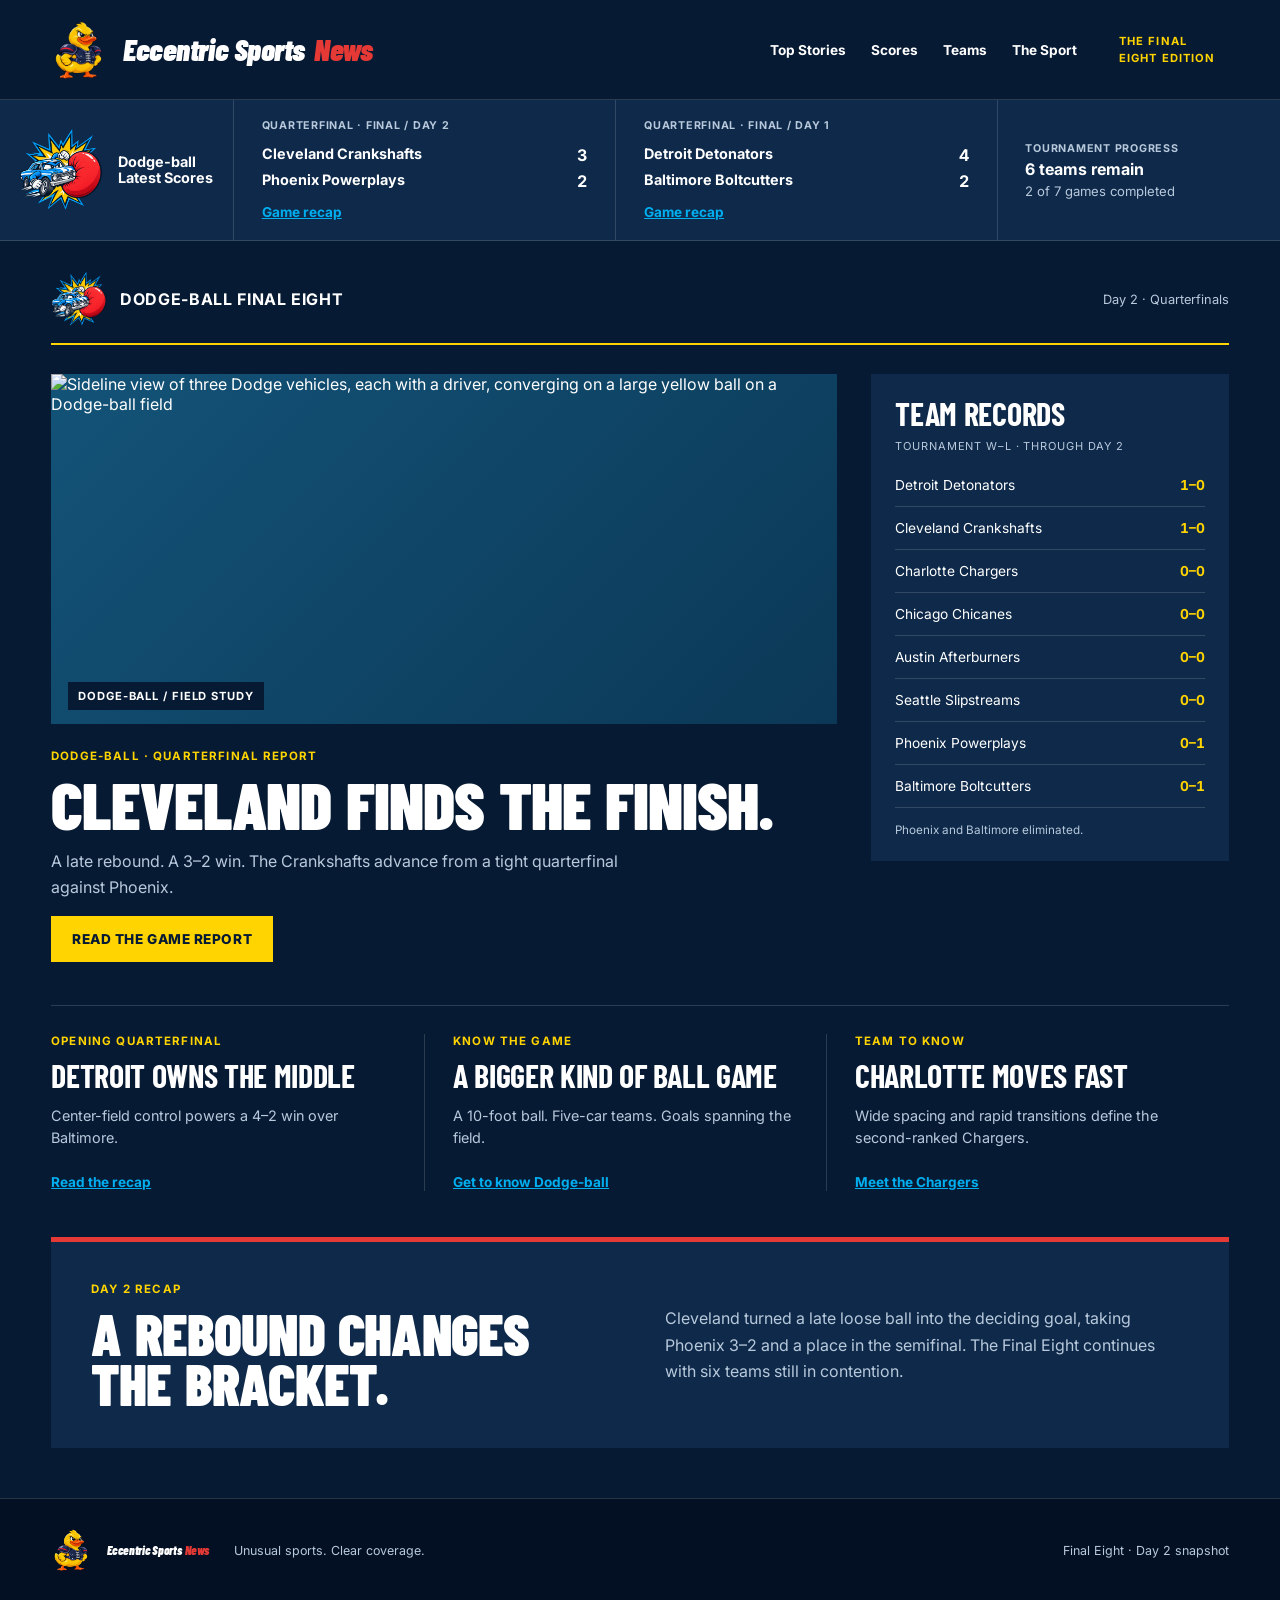
==== src/index.html @ e5854304 "coverage" ====
<!doctype html>
<html lang="en">
<head>
  <meta charset="utf-8">
  <meta name="viewport" content="width=device-width, initial-scale=1">
  <meta name="description" content="Eccentric Sports News covers unusual sports with major-league urgency.">
  <title>Eccentric Sports News | Dodge-ball Final Eight</title>
  <link rel="preconnect" href="https://fonts.googleapis.com">
  <link rel="preconnect" href="https://fonts.gstatic.com" crossorigin>
  <link href="https://fonts.googleapis.com/css2?family=Barlow+Condensed:wght@600;700;800;900&family=Inter:wght@400;500;600;700&display=swap" rel="stylesheet">
  <link rel="stylesheet" href="style.css">
  <style>
    .brand{gap:14px;font-family:"Barlow Condensed",sans-serif;font-style:italic;font-size:clamp(1.45rem,2.4vw,2.25rem);font-weight:900;line-height:1;letter-spacing:-.015em}
    .brand img{display:block;width:58px;height:58px;flex:0 0 auto}
    .brand-wordmark{display:flex;align-items:baseline;gap:.3em;white-space:nowrap}
    .brand-wordmark>span{color:#fff}.brand-wordmark b{color:var(--red);font:inherit}
    .site-footer .brand{font-size:1.25rem}.site-footer .brand img{width:42px;height:42px}
    .scores-label .sport-logo{width:84px;height:84px;object-fit:contain}
    .event-bar .sport-logo{width:56px;height:56px;object-fit:contain}
    @media(max-width:560px){.brand{gap:11px}.brand img{width:46px;height:46px}.brand-wordmark{display:block}.brand-wordmark b{display:block}.site-footer .brand-wordmark{display:flex}.site-footer .brand-wordmark b{display:inline}}
  </style>
  <script src="script.js" defer></script>
</head>
<body>
  <a class="skip-link" href="#main-content">Skip to coverage</a>
  <header class="site-header">
    <a class="brand" href="#top" aria-label="Eccentric Sports News home">
      <img src="assets/esn-duck-pads.png" alt="" width="58" height="58">
      <span class="brand-wordmark"><span>Eccentric Sports</span><b>News</b></span>
    </a>
    <button class="menu-toggle" type="button" aria-expanded="false" aria-controls="site-nav">Menu</button>
    <nav id="site-nav" class="site-nav" aria-label="Main navigation">
      <a href="#top-stories">Top Stories</a>
      <a href="#scores">Scores</a>
      <a href="#teams">Teams</a>
      <a href="#sport">The Sport</a>
    </nav>
    <span class="edition">The Final Eight Edition</span>
  </header>

  <main id="main-content">
    <section id="scores" class="score-strip" aria-label="Latest Dodge-ball scores">
      <div class="scores-label"><img class="sport-logo" src="assets/dodge-ball-logo.png" alt=""><strong>Dodge-ball<br>Latest Scores</strong></div>
      <article class="score-card">
        <p>Quarterfinal · Final / Day 2</p>
        <div><span>Cleveland Crankshafts</span><strong>3</strong></div>
        <div><span>Phoenix Powerplays</span><strong>2</strong></div>
        <a href="#cleveland-recap">Game recap</a>
      </article>
      <article class="score-card">
        <p>Quarterfinal · Final / Day 1</p>
        <div><span>Detroit Detonators</span><strong>4</strong></div>
        <div><span>Baltimore Boltcutters</span><strong>2</strong></div>
        <a href="#detroit-recap">Game recap</a>
      </article>
      <div class="tournament-progress">
        <p>Tournament Progress</p>
        <strong>6 teams remain</strong>
        <span>2 of 7 games completed</span>
      </div>
    </section>

    <div class="page-wrap" id="top">
      <div class="event-bar"><img class="sport-logo" src="assets/dodge-ball-logo.png" alt=""><strong>Dodge-ball Final Eight</strong><span>Day 2 · Quarterfinals</span></div>
      <div class="lead-layout">
        <article id="top-stories" class="lead-story">
          <div class="field-art">
            <img src="assets/dodge-ball-field-sideline-drivers.png" alt="Sideline view of three Dodge vehicles, each with a driver, converging on a large yellow ball on a Dodge-ball field">
            <span class="art-label">Dodge-ball / Field study</span>
          </div>
          <div class="lead-copy">
            <p class="kicker">Dodge-ball · Quarterfinal Report</p>
            <h1>Cleveland Finds the Finish.</h1>
            <p class="dek">A late rebound. A 3–2 win. The Crankshafts advance from a tight quarterfinal against Phoenix.</p>
            <a class="primary-link" href="#cleveland-recap">Read the game report</a>
          </div>
        </article>

        <aside id="teams" class="team-records" aria-labelledby="record-heading">
          <h2 id="record-heading">Team Records</h2>
          <p class="record-subtitle">Tournament W–L · Through Day 2</p>
          <ol>
            <li><span>Detroit Detonators</span><strong>1–0</strong></li>
            <li><span>Cleveland Crankshafts</span><strong>1–0</strong></li>
            <li><span>Charlotte Chargers</span><strong>0–0</strong></li>
            <li><span>Chicago Chicanes</span><strong>0–0</strong></li>
            <li><span>Austin Afterburners</span><strong>0–0</strong></li>
            <li><span>Seattle Slipstreams</span><strong>0–0</strong></li>
            <li><span>Phoenix Powerplays</span><strong>0–1</strong></li>
            <li><span>Baltimore Boltcutters</span><strong>0–1</strong></li>
          </ol>
          <p class="eliminated">Phoenix and Baltimore eliminated.</p>
        </aside>
      </div>

      <section class="story-grid" aria-label="More coverage">
        <article id="detroit-recap">
          <p class="kicker">Opening Quarterfinal</p>
          <h2>Detroit Owns the Middle</h2>
          <p>Center-field control powers a 4–2 win over Baltimore.</p>
          <a href="#scores">Read the recap</a>
        </article>
        <article id="sport">
          <p class="kicker">Know the Game</p>
          <h2>A Bigger Kind of Ball Game</h2>
          <p>A 10-foot ball. Five-car teams. Goals spanning the field.</p>
          <a href="#sport-details">Get to know Dodge-ball</a>
        </article>
        <article>
          <p class="kicker">Team to Know</p>
          <h2>Charlotte Moves Fast</h2>
          <p>Wide spacing and rapid transitions define the second-ranked Chargers.</p>
          <a href="#teams">Meet the Chargers</a>
        </article>
      </section>

      <section id="cleveland-recap" class="recap" aria-labelledby="recap-heading">
        <div>
          <p class="kicker">Day 2 Recap</p>
          <h2 id="recap-heading">A rebound changes the bracket.</h2>
        </div>
        <p>Cleveland turned a late loose ball into the deciding goal, taking Phoenix 3–2 and a place in the semifinal. The Final Eight continues with six teams still in contention.</p>
      </section>
    </div>
  </main>
  <footer class="site-footer">
    <a class="brand" href="#top" aria-label="Eccentric Sports News home"><img src="assets/esn-duck-pads.png" alt="" width="42" height="42"><span class="brand-wordmark"><span>Eccentric Sports</span><b>News</b></span></a>
    <p>Unusual sports. Clear coverage.</p>
    <span>Final Eight · Day 2 snapshot</span>
  </footer>
</body>
</html>
---- src/style.css ----
:root{--navy:#071a33;--yellow:#ffd400;--blue:#00aeef;--red:#e53935;--ink:#ffffff;--muted:#b8c9dc;--line:rgba(255,255,255,.15);font-family:Inter,Arial,sans-serif;color:var(--ink);background:#031023}*{box-sizing:border-box}html{scroll-behavior:smooth}body{margin:0;background:var(--navy)}a{color:inherit}a:focus-visible,button:focus-visible{outline:3px solid var(--blue);outline-offset:4px}.skip-link{position:fixed;top:-80px;left:16px;padding:12px 16px;background:var(--yellow);color:var(--navy);font-weight:800;z-index:5}.skip-link:focus{top:16px}.site-header{min-height:100px;display:flex;align-items:center;gap:42px;padding:20px max(4vw,28px);border-bottom:1px solid var(--line)}.brand{display:flex;align-items:center;gap:13px;text-decoration:none;font-family:"Barlow Condensed",sans-serif;font-size:1.8rem;font-weight:800;line-height:.82;letter-spacing:-.025em}.brand img{width:42px;height:56px}.site-nav{display:flex;gap:25px;margin-left:auto;font-size:.85rem;font-weight:700}.site-nav a{text-decoration:none}.site-nav a:hover,.story-grid a:hover,.score-card a:hover{text-decoration-color:var(--yellow);text-decoration-thickness:2px}.edition{text-transform:uppercase;max-width:110px;color:var(--yellow);font-size:.7rem;font-weight:700;letter-spacing:.1em;line-height:1.45}.menu-toggle{display:none}.score-strip{display:grid;grid-template-columns:.7fr 1.15fr 1.15fr .85fr;background:#0e2949;border-bottom:1px solid var(--line)}.scores-label{display:flex;gap:15px;align-items:center;justify-content:center;font-size:.9rem;line-height:1.1}.scores-label img{width:22px;height:29px}.score-card{padding:19px 28px;border-left:1px solid var(--line)}.score-card p,.tournament-progress p{margin:0 0 10px;text-transform:uppercase;font-size:.67rem;letter-spacing:.07em;color:var(--muted);font-weight:700}.score-card div{display:flex;justify-content:space-between;gap:20px;padding:3px 0;font-size:.9rem;font-weight:700}.score-card div strong{font-size:1rem;font-variant-numeric:tabular-nums}.score-card a,.story-grid a{display:inline-block;margin-top:10px;color:var(--blue);font-size:.85rem;font-weight:700}.tournament-progress{border-left:1px solid var(--line);padding:20px 27px;display:flex;flex-direction:column;justify-content:center;gap:4px}.tournament-progress p{margin:0}.tournament-progress strong{font-size:1rem}.tournament-progress span{font-size:.82rem;color:var(--muted)}.page-wrap{max-width:1440px;margin:0 auto;padding:30px max(4vw,28px) 50px}.event-bar{display:flex;align-items:center;gap:13px;border-bottom:2px solid var(--yellow);padding:0 0 16px;margin-bottom:29px;text-transform:uppercase}.event-bar img{width:16px;height:22px}.event-bar strong{font-size:1rem;letter-spacing:.04em}.event-bar span{margin-left:auto;font-size:.8rem;color:var(--muted);text-transform:none}.lead-layout{display:grid;grid-template-columns:minmax(0,2.2fr) minmax(280px,1fr);gap:34px}.field-art{position:relative;min-height:350px;overflow:hidden;background:linear-gradient(135deg,#135378,#0b3856);isolation:isolate}.field-art:before{content:"";position:absolute;inset:28px 44px;border:2px solid rgba(225,247,255,.55);z-index:-1}.field-art:after{content:"";position:absolute;left:50%;top:28px;bottom:28px;width:2px;background:rgba(225,247,255,.45);z-index:-1}.goal{position:absolute;top:25%;bottom:25%;width:10px;border:3px solid rgba(225,247,255,.72);border-right:0}.goal.left{left:28px}.goal.right{right:28px;transform:rotate(180deg)}.mid-line{position:absolute;left:50%;top:50%;width:150px;height:150px;border-radius:50%;border:2px solid rgba(225,247,255,.45);transform:translate(-50%,-50%)}.field-ball{position:absolute;left:50%;top:50%;width:80px;height:80px;border-radius:50%;transform:translate(-50%,-50%);background:radial-gradient(circle at 34% 29%,#fff 0 5%,#ffe96d 18%,var(--yellow) 58%,#b88d00 100%);box-shadow:0 15px 0 rgba(1,12,24,.3)}.car{position:absolute;width:42px;height:24px;border-radius:8px 9px 5px 5px;transform:rotate(var(--r));box-shadow:inset 0 -7px 0 rgba(0,0,0,.18),0 5px 0 rgba(0,0,0,.25)}.car:before{content:"";position:absolute;left:9px;top:-8px;width:20px;height:14px;border-radius:8px 8px 2px 2px;background:#082037}.car.gold{background:var(--yellow)}.car.blue{background:var(--blue)}.c1{left:17%;top:25%;--r:23deg}.c2{left:29%;top:61%;--r:-26deg}.c3{left:14%;top:75%;--r:-12deg}.c4{left:38%;top:23%;--r:36deg}.c5{left:36%;top:78%;--r:-40deg}.c6{right:18%;top:24%;--r:156deg}.c7{right:29%;top:61%;--r:202deg}.c8{right:14%;top:75%;--r:180deg}.c9{right:38%;top:23%;--r:142deg}.c10{right:36%;top:78%;--r:218deg}.art-label{position:absolute;bottom:14px;left:17px;background:var(--navy);padding:7px 10px;font-size:.7rem;text-transform:uppercase;font-weight:700;letter-spacing:.08em}.lead-copy{padding:25px 0 5px}.kicker{margin:0 0 12px;color:var(--yellow);font-size:.72rem;text-transform:uppercase;letter-spacing:.1em;font-weight:700}.lead-copy h1,.recap h2{font-family:"Barlow Condensed",sans-serif;font-weight:900;font-size:clamp(3.3rem,5.2vw,5.25rem);line-height:.87;letter-spacing:-.045em;margin:0;text-transform:uppercase}.dek{max-width:610px;color:var(--muted);line-height:1.6}.primary-link{display:inline-block;padding:15px 21px;background:var(--yellow);color:var(--navy);font-size:.85rem;text-transform:uppercase;text-decoration:none;letter-spacing:.04em;font-weight:800}.primary-link:hover{background:#fff06b}.team-records{align-self:start;background:#0e2949;padding:24px}.team-records h2,.story-grid h2{font-family:"Barlow Condensed",sans-serif;font-size:2rem;line-height:.95;margin:0;text-transform:uppercase;letter-spacing:-.02em}.record-subtitle{font-size:.69rem;text-transform:uppercase;color:var(--muted);letter-spacing:.08em;margin:11px 0}.team-records ol{list-style:none;padding:0;margin:0}.team-records li{display:flex;justify-content:space-between;gap:18px;border-bottom:1px solid var(--line);padding:13px 0;font-size:.86rem}.team-records li strong{color:var(--yellow);font-variant-numeric:tabular-nums}.eliminated{margin:15px 0 0;color:var(--muted);font-size:.73rem}.story-grid{display:grid;grid-template-columns:repeat(3,1fr);gap:28px;margin-top:38px;padding-top:28px;border-top:1px solid var(--line)}.story-grid article{padding-right:25px;border-right:1px solid var(--line)}.story-grid article:last-child{border:0}.story-grid h2{font-size:2rem}.story-grid p:not(.kicker){color:var(--muted);font-size:.9rem;line-height:1.55}.recap{margin-top:46px;padding:40px;background:#0e2949;display:grid;grid-template-columns:1fr 1fr;gap:50px;align-items:center;border-top:5px solid var(--red)}.recap h2{font-size:3.6rem}.recap>p{margin:0;color:var(--muted);line-height:1.65}.site-footer{border-top:1px solid var(--line);padding:30px max(4vw,28px);display:flex;align-items:center;gap:25px;background:#031023}.site-footer .brand{font-size:1.25rem}.site-footer .brand img{width:30px;height:40px}.site-footer p,.site-footer span{font-size:.78rem;color:var(--muted)}.site-footer span{margin-left:auto}@media(max-width:850px){.site-header{gap:22px;flex-wrap:wrap}.site-nav{order:3;margin:0;width:100%}.score-strip{grid-template-columns:1fr 1fr}.scores-label,.tournament-progress{display:none}.lead-layout,.recap{grid-template-columns:1fr}.team-records{display:grid;grid-template-columns:repeat(2,1fr);gap:0 25px}.team-records h2,.team-records .record-subtitle,.team-records .eliminated{grid-column:1/-1}.team-records ol{grid-column:1/-1;display:grid;grid-template-columns:repeat(2,1fr);gap:0 25px}.story-grid{gap:18px}.story-grid article{padding-right:18px}}@media(max-width:560px){.site-header{padding:18px 20px}.brand{font-size:1.45rem}.brand img{width:32px;height:44px}.edition{margin-left:auto;font-size:.6rem;max-width:85px}.menu-toggle{display:block;margin-left:auto;padding:8px;border:1px solid var(--line);background:transparent;color:#fff;text-transform:uppercase;font-size:.7rem;font-weight:800;letter-spacing:.06em}.site-nav{display:none;flex-direction:column;gap:15px;padding-top:5px}.site-nav.open{display:flex}.edition{display:none}.score-card{padding:15px 12px}.score-card p{font-size:.6rem}.score-card div{font-size:.76rem;gap:8px}.score-card a{font-size:.75rem}.page-wrap{padding:23px 20px 40px}.event-bar{flex-wrap:wrap}.event-bar span{margin-left:29px;width:100%;font-size:.72rem}.field-art{min-height:285px}.field-art:before{inset:20px 28px}.field-art:after{top:20px;bottom:20px}.mid-line{width:115px;height:115px}.field-ball{width:64px;height:64px}.car{width:34px;height:19px}.car:before{left:7px;top:-6px;width:17px;height:11px}.lead-copy h1{font-size:3.5rem}.team-records{display:block}.team-records ol{display:block}.story-grid{grid-template-columns:1fr}.story-grid article{border:0;border-bottom:1px solid var(--line);padding:0 0 20px}.recap{gap:20px;padding:28px}.recap h2{font-size:3rem}.site-footer{flex-wrap:wrap}.site-footer span{margin:0;width:100%}}
.field-art:before,.field-art:after{display:none}.field-art>img{display:block;width:100%;height:100%;min-height:350px;object-fit:cover}
@media(max-width:560px){.field-art>img{min-height:285px}}

/* Keep condensed display faces energetic without collisions at headline sizes. */
.lead-copy h1,
.recap h2 {
  letter-spacing: -0.015em;
  word-spacing: 0.04em;
}

.team-records h2,
.story-grid h2 {
  letter-spacing: -0.01em;
  word-spacing: 0.03em;
}
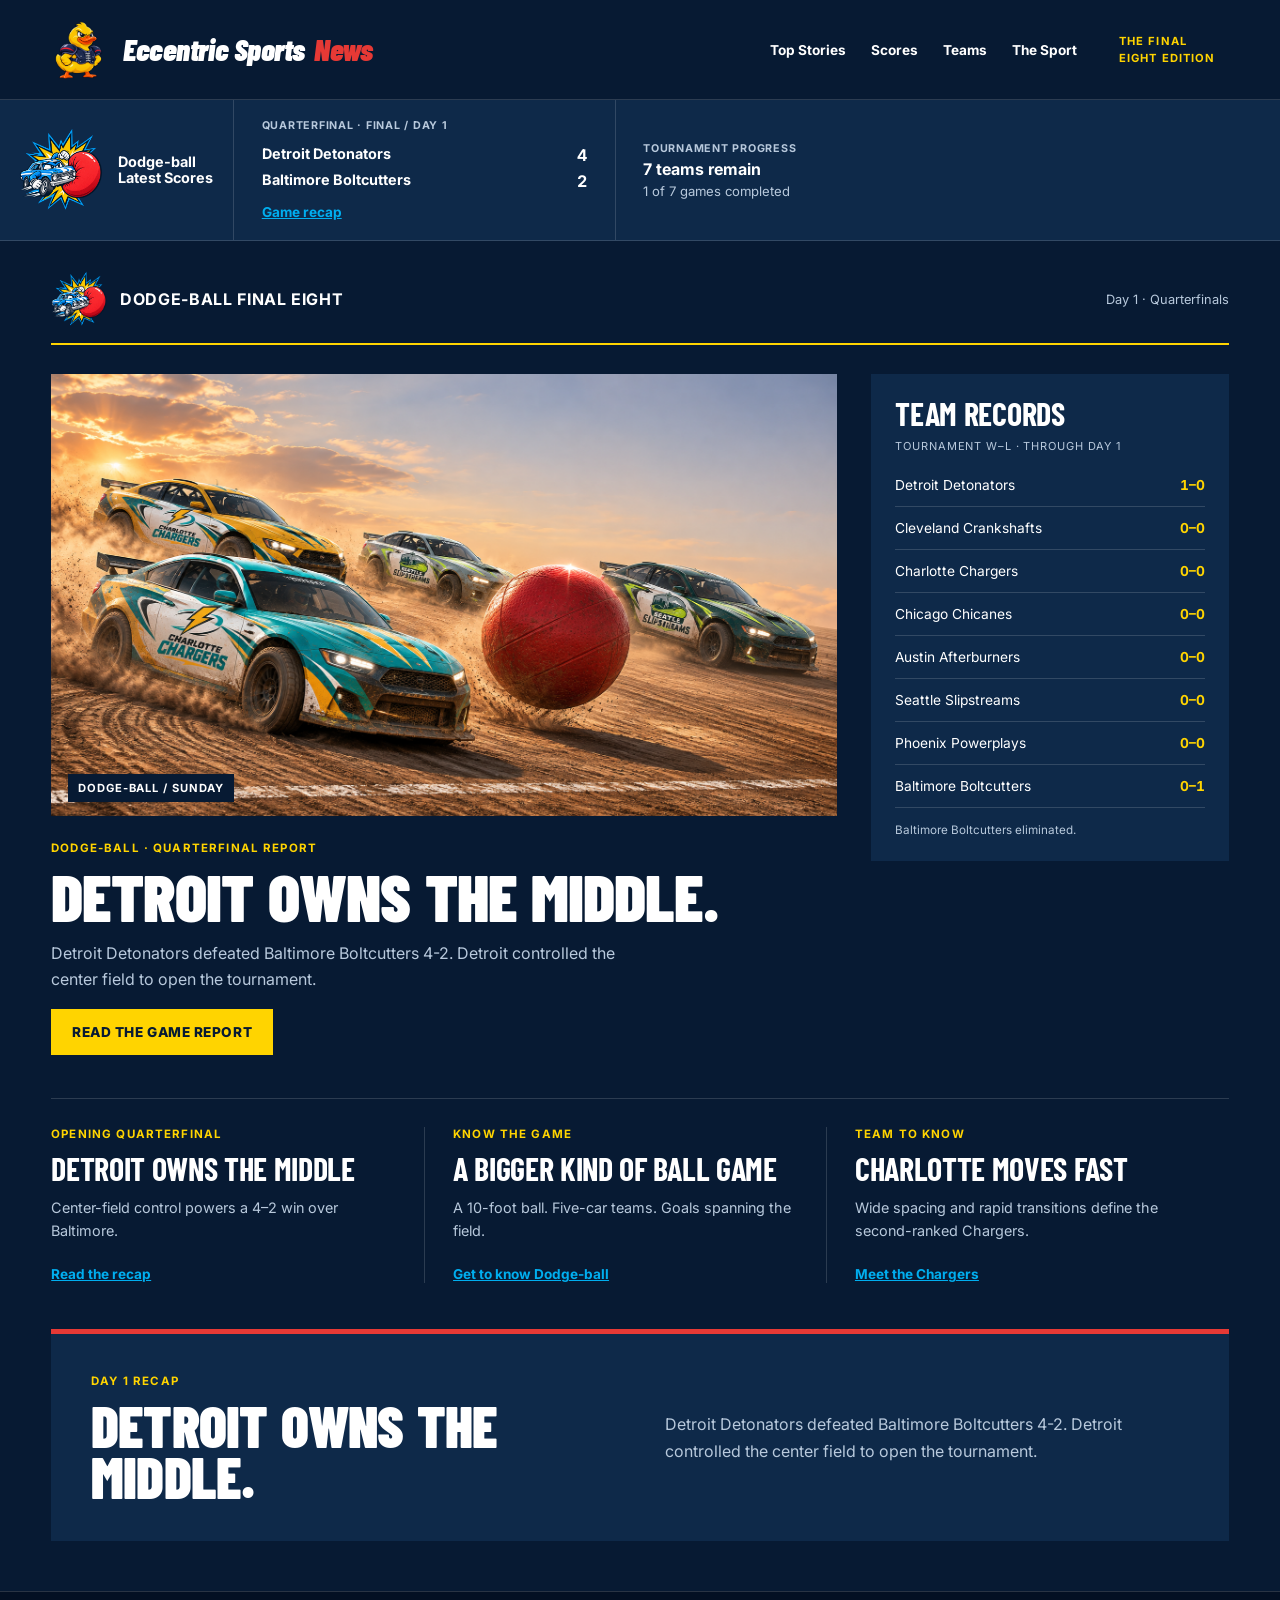
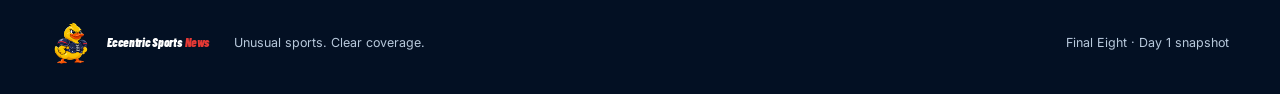
==== commit 06287405: "Add daily coverage selection" ====
--- a/src/index.html
+++ b/src/index.html
@@ -41,55 +41,47 @@
   <main id="main-content">
     <section id="scores" class="score-strip" aria-label="Latest Dodge-ball scores">
       <div class="scores-label"><img class="sport-logo" src="assets/dodge-ball-logo.png" alt=""><strong>Dodge-ball<br>Latest Scores</strong></div>
-      <article class="score-card">
-        <p>Quarterfinal · Final / Day 2</p>
-        <div><span>Cleveland Crankshafts</span><strong>3</strong></div>
-        <div><span>Phoenix Powerplays</span><strong>2</strong></div>
-        <a href="#cleveland-recap">Game recap</a>
+      <article id="latest-score" class="score-card">
+        <p>Loading results…</p>
+        <div><span>—</span><strong>—</strong></div>
+        <div><span>—</span><strong>—</strong></div>
+        <a href="#daily-recap">Game recap</a>
       </article>
-      <article class="score-card">
-        <p>Quarterfinal · Final / Day 1</p>
-        <div><span>Detroit Detonators</span><strong>4</strong></div>
-        <div><span>Baltimore Boltcutters</span><strong>2</strong></div>
-        <a href="#detroit-recap">Game recap</a>
+      <article id="previous-score" class="score-card">
+        <p>Loading results…</p>
+        <div><span>—</span><strong>—</strong></div>
+        <div><span>—</span><strong>—</strong></div>
+        <a href="#daily-recap">Game recap</a>
       </article>
       <div class="tournament-progress">
         <p>Tournament Progress</p>
-        <strong>6 teams remain</strong>
-        <span>2 of 7 games completed</span>
+        <strong id="teams-remaining">— teams remain</strong>
+        <span id="games-completed">— of 7 games completed</span>
       </div>
     </section>
 
     <div class="page-wrap" id="top">
-      <div class="event-bar"><img class="sport-logo" src="assets/dodge-ball-logo.png" alt=""><strong>Dodge-ball Final Eight</strong><span>Day 2 · Quarterfinals</span></div>
+      <div class="event-bar"><img class="sport-logo" src="assets/dodge-ball-logo.png" alt=""><strong id="tournament-name">Dodge-ball Final Eight</strong><span id="event-day">Loading coverage…</span></div>
       <div class="lead-layout">
         <article id="top-stories" class="lead-story">
           <div class="field-art">
-            <img src="assets/dodge-ball-field-sideline-drivers.png" alt="Sideline view of three Dodge vehicles, each with a driver, converging on a large yellow ball on a Dodge-ball field">
-            <span class="art-label">Dodge-ball / Field study</span>
+            <img id="daily-image" src="coverage/day-1/main-image.png" alt="Dodge-ball Final Eight coverage">
+            <span id="image-label" class="art-label">Dodge-ball / Daily coverage</span>
           </div>
           <div class="lead-copy">
-            <p class="kicker">Dodge-ball · Quarterfinal Report</p>
-            <h1>Cleveland Finds the Finish.</h1>
-            <p class="dek">A late rebound. A 3–2 win. The Crankshafts advance from a tight quarterfinal against Phoenix.</p>
-            <a class="primary-link" href="#cleveland-recap">Read the game report</a>
+            <p id="lead-kicker" class="kicker">Dodge-ball · Daily report</p>
+            <h1 id="daily-headline">Loading today’s headline…</h1>
+            <p id="lead-dek" class="dek">Loading the latest Dodge-ball Final Eight results.</p>
+            <a class="primary-link" href="#daily-recap">Read the game report</a>
           </div>
         </article>
 
         <aside id="teams" class="team-records" aria-labelledby="record-heading">
           <h2 id="record-heading">Team Records</h2>
-          <p class="record-subtitle">Tournament W–L · Through Day 2</p>
-          <ol>
-            <li><span>Detroit Detonators</span><strong>1–0</strong></li>
-            <li><span>Cleveland Crankshafts</span><strong>1–0</strong></li>
-            <li><span>Charlotte Chargers</span><strong>0–0</strong></li>
-            <li><span>Chicago Chicanes</span><strong>0–0</strong></li>
-            <li><span>Austin Afterburners</span><strong>0–0</strong></li>
-            <li><span>Seattle Slipstreams</span><strong>0–0</strong></li>
-            <li><span>Phoenix Powerplays</span><strong>0–1</strong></li>
-            <li><span>Baltimore Boltcutters</span><strong>0–1</strong></li>
+          <p id="record-subtitle" class="record-subtitle">Tournament W–L</p>
+          <ol id="team-record-list">
           </ol>
-          <p class="eliminated">Phoenix and Baltimore eliminated.</p>
+          <p id="eliminated-teams" class="eliminated"></p>
         </aside>
       </div>
 
@@ -114,19 +106,19 @@
         </article>
       </section>
 
-      <section id="cleveland-recap" class="recap" aria-labelledby="recap-heading">
+      <section id="daily-recap" class="recap" aria-labelledby="recap-heading">
         <div>
-          <p class="kicker">Day 2 Recap</p>
-          <h2 id="recap-heading">A rebound changes the bracket.</h2>
+          <p id="recap-kicker" class="kicker">Daily recap</p>
+          <h2 id="recap-heading">Loading today’s recap.</h2>
         </div>
-        <p>Cleveland turned a late loose ball into the deciding goal, taking Phoenix 3–2 and a place in the semifinal. The Final Eight continues with six teams still in contention.</p>
+        <p id="recap-copy">Loading the latest results.</p>
       </section>
     </div>
   </main>
   <footer class="site-footer">
     <a class="brand" href="#top" aria-label="Eccentric Sports News home"><img src="assets/esn-duck-pads.png" alt="" width="42" height="42"><span class="brand-wordmark"><span>Eccentric Sports</span><b>News</b></span></a>
     <p>Unusual sports. Clear coverage.</p>
-    <span>Final Eight · Day 2 snapshot</span>
+    <span id="footer-day">Final Eight daily snapshot</span>
   </footer>
 </body>
 </html>
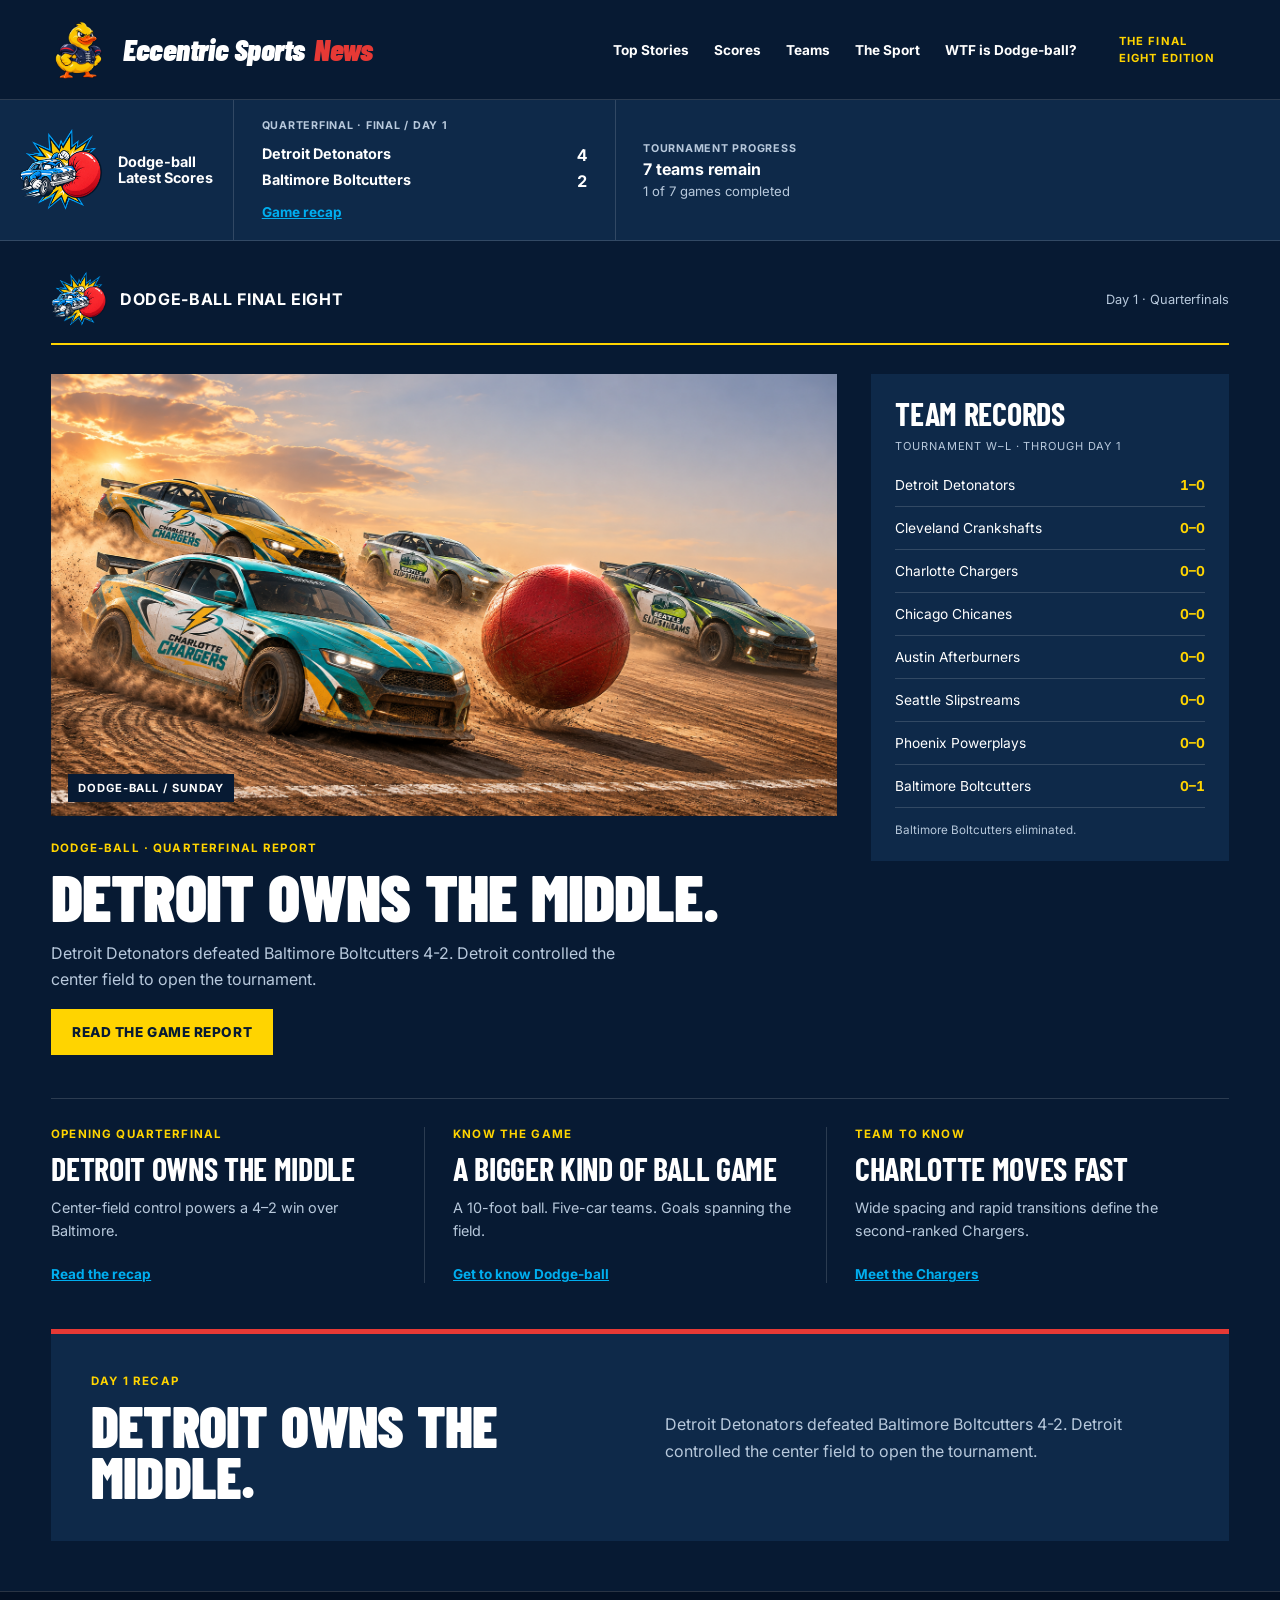
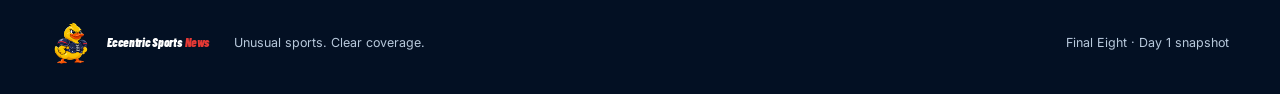
==== commit 014fd4bd: "wtf is dodge-ball" ====
--- a/src/index.html
+++ b/src/index.html
@@ -34,6 +34,7 @@
       <a href="#scores">Scores</a>
       <a href="#teams">Teams</a>
       <a href="#sport">The Sport</a>
+      <button class="about-sport-trigger" type="button" aria-haspopup="dialog">WTF is Dodge-ball?</button>
     </nav>
     <span class="edition">The Final Eight Edition</span>
   </header>
@@ -115,6 +116,23 @@
       </section>
     </div>
   </main>
+  <dialog id="about-dodge-ball" class="about-sport-dialog" aria-labelledby="about-sport-title">
+    <div class="about-sport-dialog__topline">
+      <p class="kicker">Know the game</p>
+      <button class="dialog-close" type="button" aria-label="Close Dodge-ball description">×</button>
+    </div>
+    <div class="about-sport-dialog__intro">
+      <p class="about-sport-dialog__eyebrow">Not dodgeball. It has a dash.</p>
+      <h2 id="about-sport-title">WTF is Dodge-ball?</h2>
+      <p>Dodge-ball is a five-versus-five vehicle sport played with Dodge cars and Dodge-badged trucks on an expanded soccer field.</p>
+    </div>
+    <div class="about-sport-dialog__details">
+      <p>Teams use controlled contact with a 10-foot regulation ball to drive it into an opposing goal that spans the full width of the field. There is no goalie: every car attacks, defends, and creates space.</p>
+      <p>The game follows the broad rhythm of soccer—kickoff, open play, goals, halves, and stoppage time—but replaces footwork with vehicle positioning and ball control. Any Dodge car or Dodge-badged truck from any year may compete when it meets event safety and inspection requirements.</p>
+      <p>The sport rewards pace, turning skill, coordinated formations, and smart use of the expanded field. Teams must keep the giant ball moving while preventing a clear lane to their own full-width goal.</p>
+    </div>
+    <p class="about-sport-dialog__note">Five cars. One giant ball. No place to hide.</p>
+  </dialog>
   <footer class="site-footer">
     <a class="brand" href="#top" aria-label="Eccentric Sports News home"><img src="assets/esn-duck-pads.png" alt="" width="42" height="42"><span class="brand-wordmark"><span>Eccentric Sports</span><b>News</b></span></a>
     <p>Unusual sports. Clear coverage.</p>
--- a/src/style.css
+++ b/src/style.css
@@ -1,16 +1,902 @@
-:root{--navy:#071a33;--yellow:#ffd400;--blue:#00aeef;--red:#e53935;--ink:#ffffff;--muted:#b8c9dc;--line:rgba(255,255,255,.15);font-family:Inter,Arial,sans-serif;color:var(--ink);background:#031023}*{box-sizing:border-box}html{scroll-behavior:smooth}body{margin:0;background:var(--navy)}a{color:inherit}a:focus-visible,button:focus-visible{outline:3px solid var(--blue);outline-offset:4px}.skip-link{position:fixed;top:-80px;left:16px;padding:12px 16px;background:var(--yellow);color:var(--navy);font-weight:800;z-index:5}.skip-link:focus{top:16px}.site-header{min-height:100px;display:flex;align-items:center;gap:42px;padding:20px max(4vw,28px);border-bottom:1px solid var(--line)}.brand{display:flex;align-items:center;gap:13px;text-decoration:none;font-family:"Barlow Condensed",sans-serif;font-size:1.8rem;font-weight:800;line-height:.82;letter-spacing:-.025em}.brand img{width:42px;height:56px}.site-nav{display:flex;gap:25px;margin-left:auto;font-size:.85rem;font-weight:700}.site-nav a{text-decoration:none}.site-nav a:hover,.story-grid a:hover,.score-card a:hover{text-decoration-color:var(--yellow);text-decoration-thickness:2px}.edition{text-transform:uppercase;max-width:110px;color:var(--yellow);font-size:.7rem;font-weight:700;letter-spacing:.1em;line-height:1.45}.menu-toggle{display:none}.score-strip{display:grid;grid-template-columns:.7fr 1.15fr 1.15fr .85fr;background:#0e2949;border-bottom:1px solid var(--line)}.scores-label{display:flex;gap:15px;align-items:center;justify-content:center;font-size:.9rem;line-height:1.1}.scores-label img{width:22px;height:29px}.score-card{padding:19px 28px;border-left:1px solid var(--line)}.score-card p,.tournament-progress p{margin:0 0 10px;text-transform:uppercase;font-size:.67rem;letter-spacing:.07em;color:var(--muted);font-weight:700}.score-card div{display:flex;justify-content:space-between;gap:20px;padding:3px 0;font-size:.9rem;font-weight:700}.score-card div strong{font-size:1rem;font-variant-numeric:tabular-nums}.score-card a,.story-grid a{display:inline-block;margin-top:10px;color:var(--blue);font-size:.85rem;font-weight:700}.tournament-progress{border-left:1px solid var(--line);padding:20px 27px;display:flex;flex-direction:column;justify-content:center;gap:4px}.tournament-progress p{margin:0}.tournament-progress strong{font-size:1rem}.tournament-progress span{font-size:.82rem;color:var(--muted)}.page-wrap{max-width:1440px;margin:0 auto;padding:30px max(4vw,28px) 50px}.event-bar{display:flex;align-items:center;gap:13px;border-bottom:2px solid var(--yellow);padding:0 0 16px;margin-bottom:29px;text-transform:uppercase}.event-bar img{width:16px;height:22px}.event-bar strong{font-size:1rem;letter-spacing:.04em}.event-bar span{margin-left:auto;font-size:.8rem;color:var(--muted);text-transform:none}.lead-layout{display:grid;grid-template-columns:minmax(0,2.2fr) minmax(280px,1fr);gap:34px}.field-art{position:relative;min-height:350px;overflow:hidden;background:linear-gradient(135deg,#135378,#0b3856);isolation:isolate}.field-art:before{content:"";position:absolute;inset:28px 44px;border:2px solid rgba(225,247,255,.55);z-index:-1}.field-art:after{content:"";position:absolute;left:50%;top:28px;bottom:28px;width:2px;background:rgba(225,247,255,.45);z-index:-1}.goal{position:absolute;top:25%;bottom:25%;width:10px;border:3px solid rgba(225,247,255,.72);border-right:0}.goal.left{left:28px}.goal.right{right:28px;transform:rotate(180deg)}.mid-line{position:absolute;left:50%;top:50%;width:150px;height:150px;border-radius:50%;border:2px solid rgba(225,247,255,.45);transform:translate(-50%,-50%)}.field-ball{position:absolute;left:50%;top:50%;width:80px;height:80px;border-radius:50%;transform:translate(-50%,-50%);background:radial-gradient(circle at 34% 29%,#fff 0 5%,#ffe96d 18%,var(--yellow) 58%,#b88d00 100%);box-shadow:0 15px 0 rgba(1,12,24,.3)}.car{position:absolute;width:42px;height:24px;border-radius:8px 9px 5px 5px;transform:rotate(var(--r));box-shadow:inset 0 -7px 0 rgba(0,0,0,.18),0 5px 0 rgba(0,0,0,.25)}.car:before{content:"";position:absolute;left:9px;top:-8px;width:20px;height:14px;border-radius:8px 8px 2px 2px;background:#082037}.car.gold{background:var(--yellow)}.car.blue{background:var(--blue)}.c1{left:17%;top:25%;--r:23deg}.c2{left:29%;top:61%;--r:-26deg}.c3{left:14%;top:75%;--r:-12deg}.c4{left:38%;top:23%;--r:36deg}.c5{left:36%;top:78%;--r:-40deg}.c6{right:18%;top:24%;--r:156deg}.c7{right:29%;top:61%;--r:202deg}.c8{right:14%;top:75%;--r:180deg}.c9{right:38%;top:23%;--r:142deg}.c10{right:36%;top:78%;--r:218deg}.art-label{position:absolute;bottom:14px;left:17px;background:var(--navy);padding:7px 10px;font-size:.7rem;text-transform:uppercase;font-weight:700;letter-spacing:.08em}.lead-copy{padding:25px 0 5px}.kicker{margin:0 0 12px;color:var(--yellow);font-size:.72rem;text-transform:uppercase;letter-spacing:.1em;font-weight:700}.lead-copy h1,.recap h2{font-family:"Barlow Condensed",sans-serif;font-weight:900;font-size:clamp(3.3rem,5.2vw,5.25rem);line-height:.87;letter-spacing:-.045em;margin:0;text-transform:uppercase}.dek{max-width:610px;color:var(--muted);line-height:1.6}.primary-link{display:inline-block;padding:15px 21px;background:var(--yellow);color:var(--navy);font-size:.85rem;text-transform:uppercase;text-decoration:none;letter-spacing:.04em;font-weight:800}.primary-link:hover{background:#fff06b}.team-records{align-self:start;background:#0e2949;padding:24px}.team-records h2,.story-grid h2{font-family:"Barlow Condensed",sans-serif;font-size:2rem;line-height:.95;margin:0;text-transform:uppercase;letter-spacing:-.02em}.record-subtitle{font-size:.69rem;text-transform:uppercase;color:var(--muted);letter-spacing:.08em;margin:11px 0}.team-records ol{list-style:none;padding:0;margin:0}.team-records li{display:flex;justify-content:space-between;gap:18px;border-bottom:1px solid var(--line);padding:13px 0;font-size:.86rem}.team-records li strong{color:var(--yellow);font-variant-numeric:tabular-nums}.eliminated{margin:15px 0 0;color:var(--muted);font-size:.73rem}.story-grid{display:grid;grid-template-columns:repeat(3,1fr);gap:28px;margin-top:38px;padding-top:28px;border-top:1px solid var(--line)}.story-grid article{padding-right:25px;border-right:1px solid var(--line)}.story-grid article:last-child{border:0}.story-grid h2{font-size:2rem}.story-grid p:not(.kicker){color:var(--muted);font-size:.9rem;line-height:1.55}.recap{margin-top:46px;padding:40px;background:#0e2949;display:grid;grid-template-columns:1fr 1fr;gap:50px;align-items:center;border-top:5px solid var(--red)}.recap h2{font-size:3.6rem}.recap>p{margin:0;color:var(--muted);line-height:1.65}.site-footer{border-top:1px solid var(--line);padding:30px max(4vw,28px);display:flex;align-items:center;gap:25px;background:#031023}.site-footer .brand{font-size:1.25rem}.site-footer .brand img{width:30px;height:40px}.site-footer p,.site-footer span{font-size:.78rem;color:var(--muted)}.site-footer span{margin-left:auto}@media(max-width:850px){.site-header{gap:22px;flex-wrap:wrap}.site-nav{order:3;margin:0;width:100%}.score-strip{grid-template-columns:1fr 1fr}.scores-label,.tournament-progress{display:none}.lead-layout,.recap{grid-template-columns:1fr}.team-records{display:grid;grid-template-columns:repeat(2,1fr);gap:0 25px}.team-records h2,.team-records .record-subtitle,.team-records .eliminated{grid-column:1/-1}.team-records ol{grid-column:1/-1;display:grid;grid-template-columns:repeat(2,1fr);gap:0 25px}.story-grid{gap:18px}.story-grid article{padding-right:18px}}@media(max-width:560px){.site-header{padding:18px 20px}.brand{font-size:1.45rem}.brand img{width:32px;height:44px}.edition{margin-left:auto;font-size:.6rem;max-width:85px}.menu-toggle{display:block;margin-left:auto;padding:8px;border:1px solid var(--line);background:transparent;color:#fff;text-transform:uppercase;font-size:.7rem;font-weight:800;letter-spacing:.06em}.site-nav{display:none;flex-direction:column;gap:15px;padding-top:5px}.site-nav.open{display:flex}.edition{display:none}.score-card{padding:15px 12px}.score-card p{font-size:.6rem}.score-card div{font-size:.76rem;gap:8px}.score-card a{font-size:.75rem}.page-wrap{padding:23px 20px 40px}.event-bar{flex-wrap:wrap}.event-bar span{margin-left:29px;width:100%;font-size:.72rem}.field-art{min-height:285px}.field-art:before{inset:20px 28px}.field-art:after{top:20px;bottom:20px}.mid-line{width:115px;height:115px}.field-ball{width:64px;height:64px}.car{width:34px;height:19px}.car:before{left:7px;top:-6px;width:17px;height:11px}.lead-copy h1{font-size:3.5rem}.team-records{display:block}.team-records ol{display:block}.story-grid{grid-template-columns:1fr}.story-grid article{border:0;border-bottom:1px solid var(--line);padding:0 0 20px}.recap{gap:20px;padding:28px}.recap h2{font-size:3rem}.site-footer{flex-wrap:wrap}.site-footer span{margin:0;width:100%}}
-.field-art:before,.field-art:after{display:none}.field-art>img{display:block;width:100%;height:100%;min-height:350px;object-fit:cover}
-@media(max-width:560px){.field-art>img{min-height:285px}}
+:root {
+  --navy:#071a33;
+  --yellow:#ffd400;
+  --blue:#00aeef;
+  --red:#e53935;
+  --ink:#ffffff;
+  --muted:#b8c9dc;
+  --line:rgba(255,255,255,.15);
+  font-family:Inter,Arial,sans-serif;
+  color:var(--ink);
+  background:#031023
+}
+
+* {
+  box-sizing:border-box
+}
+
+html {
+  scroll-behavior:smooth
+}
+
+body {
+  margin:0;
+  background:var(--navy)
+}
+
+a {
+  color:inherit
+}
+
+a:focus-visible,button:focus-visible {
+  outline:3px solid var(--blue);
+  outline-offset:4px
+}
+
+.skip-link {
+  position:fixed;
+  top:-80px;
+  left:16px;
+  padding:12px 16px;
+  background:var(--yellow);
+  color:var(--navy);
+  font-weight:800;
+  z-index:5
+}
+
+.skip-link:focus {
+  top:16px
+}
+
+.site-header {
+  min-height:100px;
+  display:flex;
+  align-items:center;
+  gap:42px;
+  padding:20px max(4vw,28px);
+  border-bottom:1px solid var(--line)
+}
+
+.brand {
+  display:flex;
+  align-items:center;
+  gap:13px;
+  text-decoration:none;
+  font-family:"Barlow Condensed",sans-serif;
+  font-size:1.8rem;
+  font-weight:800;
+  line-height:.82;
+  letter-spacing:-.025em
+}
+
+.brand img {
+  width:42px;
+  height:56px
+}
+
+.site-nav {
+  display:flex;
+  gap:25px;
+  margin-left:auto;
+  font-size:.85rem;
+  font-weight:700
+}
+
+.site-nav a {
+  text-decoration:none
+}
+
+.site-nav a:hover,.story-grid a:hover,.score-card a:hover {
+  text-decoration-color:var(--yellow);
+  text-decoration-thickness:2px
+}
+
+.edition {
+  text-transform:uppercase;
+  max-width:110px;
+  color:var(--yellow);
+  font-size:.7rem;
+  font-weight:700;
+  letter-spacing:.1em;
+  line-height:1.45
+}
+
+.menu-toggle {
+  display:none
+}
+
+.score-strip {
+  display:grid;
+  grid-template-columns:.7fr 1.15fr 1.15fr .85fr;
+  background:#0e2949;
+  border-bottom:1px solid var(--line)
+}
+
+.scores-label {
+  display:flex;
+  gap:15px;
+  align-items:center;
+  justify-content:center;
+  font-size:.9rem;
+  line-height:1.1
+}
+
+.scores-label img {
+  width:22px;
+  height:29px
+}
+
+.score-card {
+  padding:19px 28px;
+  border-left:1px solid var(--line)
+}
+
+.score-card p,.tournament-progress p {
+  margin:0 0 10px;
+  text-transform:uppercase;
+  font-size:.67rem;
+  letter-spacing:.07em;
+  color:var(--muted);
+  font-weight:700
+}
+
+.score-card div {
+  display:flex;
+  justify-content:space-between;
+  gap:20px;
+  padding:3px 0;
+  font-size:.9rem;
+  font-weight:700
+}
+
+.score-card div strong {
+  font-size:1rem;
+  font-variant-numeric:tabular-nums
+}
+
+.score-card a,.story-grid a {
+  display:inline-block;
+  margin-top:10px;
+  color:var(--blue);
+  font-size:.85rem;
+  font-weight:700
+}
+
+.tournament-progress {
+  border-left:1px solid var(--line);
+  padding:20px 27px;
+  display:flex;
+  flex-direction:column;
+  justify-content:center;
+  gap:4px
+}
+
+.tournament-progress p {
+  margin:0
+}
+
+.tournament-progress strong {
+  font-size:1rem
+}
+
+.tournament-progress span {
+  font-size:.82rem;
+  color:var(--muted)
+}
+
+.page-wrap {
+  max-width:1440px;
+  margin:0 auto;
+  padding:30px max(4vw,28px) 50px
+}
+
+.event-bar {
+  display:flex;
+  align-items:center;
+  gap:13px;
+  border-bottom:2px solid var(--yellow);
+  padding:0 0 16px;
+  margin-bottom:29px;
+  text-transform:uppercase
+}
+
+.event-bar img {
+  width:16px;
+  height:22px
+}
+
+.event-bar strong {
+  font-size:1rem;
+  letter-spacing:.04em
+}
+
+.event-bar span {
+  margin-left:auto;
+  font-size:.8rem;
+  color:var(--muted);
+  text-transform:none
+}
+
+.lead-layout {
+  display:grid;
+  grid-template-columns:minmax(0,2.2fr) minmax(280px,1fr);
+  gap:34px
+}
+
+.field-art {
+  position:relative;
+  min-height:350px;
+  overflow:hidden;
+  background:linear-gradient(135deg,#135378,#0b3856);
+  isolation:isolate
+}
+
+.field-art:before {
+  content:"";
+  position:absolute;
+  inset:28px 44px;
+  border:2px solid rgba(225,247,255,.55);
+  z-index:-1
+}
+
+.field-art:after {
+  content:"";
+  position:absolute;
+  left:50%;
+  top:28px;
+  bottom:28px;
+  width:2px;
+  background:rgba(225,247,255,.45);
+  z-index:-1
+}
+
+.goal {
+  position:absolute;
+  top:25%;
+  bottom:25%;
+  width:10px;
+  border:3px solid rgba(225,247,255,.72);
+  border-right:0
+}
+
+.goal.left {
+  left:28px
+}
+
+.goal.right {
+  right:28px;
+  transform:rotate(180deg)
+}
+
+.mid-line {
+  position:absolute;
+  left:50%;
+  top:50%;
+  width:150px;
+  height:150px;
+  border-radius:50%;
+  border:2px solid rgba(225,247,255,.45);
+  transform:translate(-50%,-50%)
+}
+
+.field-ball {
+  position:absolute;
+  left:50%;
+  top:50%;
+  width:80px;
+  height:80px;
+  border-radius:50%;
+  transform:translate(-50%,-50%);
+  background:radial-gradient(circle at 34% 29%,#fff 0 5%,#ffe96d 18%,var(--yellow) 58%,#b88d00 100%);
+  box-shadow:0 15px 0 rgba(1,12,24,.3)
+}
+
+.car {
+  position:absolute;
+  width:42px;
+  height:24px;
+  border-radius:8px 9px 5px 5px;
+  transform:rotate(var(--r));
+  box-shadow:inset 0 -7px 0 rgba(0,0,0,.18),0 5px 0 rgba(0,0,0,.25)
+}
+
+.car:before {
+  content:"";
+  position:absolute;
+  left:9px;
+  top:-8px;
+  width:20px;
+  height:14px;
+  border-radius:8px 8px 2px 2px;
+  background:#082037
+}
+
+.car.gold {
+  background:var(--yellow)
+}
+
+.car.blue {
+  background:var(--blue)
+}
+
+.c1 {
+  left:17%;
+  top:25%;
+  --r:23deg
+}
+
+.c2 {
+  left:29%;
+  top:61%;
+  --r:-26deg
+}
+
+.c3 {
+  left:14%;
+  top:75%;
+  --r:-12deg
+}
+
+.c4 {
+  left:38%;
+  top:23%;
+  --r:36deg
+}
+
+.c5 {
+  left:36%;
+  top:78%;
+  --r:-40deg
+}
+
+.c6 {
+  right:18%;
+  top:24%;
+  --r:156deg
+}
+
+.c7 {
+  right:29%;
+  top:61%;
+  --r:202deg
+}
+
+.c8 {
+  right:14%;
+  top:75%;
+  --r:180deg
+}
+
+.c9 {
+  right:38%;
+  top:23%;
+  --r:142deg
+}
+
+.c10 {
+  right:36%;
+  top:78%;
+  --r:218deg
+}
+
+.art-label {
+  position:absolute;
+  bottom:14px;
+  left:17px;
+  background:var(--navy);
+  padding:7px 10px;
+  font-size:.7rem;
+  text-transform:uppercase;
+  font-weight:700;
+  letter-spacing:.08em
+}
+
+.lead-copy {
+  padding:25px 0 5px
+}
+
+.kicker {
+  margin:0 0 12px;
+  color:var(--yellow);
+  font-size:.72rem;
+  text-transform:uppercase;
+  letter-spacing:.1em;
+  font-weight:700
+}
+
+.lead-copy h1,.recap h2 {
+  font-family:"Barlow Condensed",sans-serif;
+  font-weight:900;
+  font-size:clamp(3.3rem,5.2vw,5.25rem);
+  line-height:.87;
+  letter-spacing:-.045em;
+  margin:0;
+  text-transform:uppercase
+}
+
+.dek {
+  max-width:610px;
+  color:var(--muted);
+  line-height:1.6
+}
+
+.primary-link {
+  display:inline-block;
+  padding:15px 21px;
+  background:var(--yellow);
+  color:var(--navy);
+  font-size:.85rem;
+  text-transform:uppercase;
+  text-decoration:none;
+  letter-spacing:.04em;
+  font-weight:800
+}
+
+.primary-link:hover {
+  background:#fff06b
+}
+
+.team-records {
+  align-self:start;
+  background:#0e2949;
+  padding:24px
+}
+
+.team-records h2,.story-grid h2 {
+  font-family:"Barlow Condensed",sans-serif;
+  font-size:2rem;
+  line-height:.95;
+  margin:0;
+  text-transform:uppercase;
+  letter-spacing:-.02em
+}
+
+.record-subtitle {
+  font-size:.69rem;
+  text-transform:uppercase;
+  color:var(--muted);
+  letter-spacing:.08em;
+  margin:11px 0
+}
+
+.team-records ol {
+  list-style:none;
+  padding:0;
+  margin:0
+}
+
+.team-records li {
+  display:flex;
+  justify-content:space-between;
+  gap:18px;
+  border-bottom:1px solid var(--line);
+  padding:13px 0;
+  font-size:.86rem
+}
+
+.team-records li strong {
+  color:var(--yellow);
+  font-variant-numeric:tabular-nums
+}
+
+.eliminated {
+  margin:15px 0 0;
+  color:var(--muted);
+  font-size:.73rem
+}
+
+.story-grid {
+  display:grid;
+  grid-template-columns:repeat(3,1fr);
+  gap:28px;
+  margin-top:38px;
+  padding-top:28px;
+  border-top:1px solid var(--line)
+}
+
+.story-grid article {
+  padding-right:25px;
+  border-right:1px solid var(--line)
+}
+
+.story-grid article:last-child {
+  border:0
+}
+
+.story-grid h2 {
+  font-size:2rem
+}
+
+.story-grid p:not(.kicker) {
+  color:var(--muted);
+  font-size:.9rem;
+  line-height:1.55
+}
+
+.recap {
+  margin-top:46px;
+  padding:40px;
+  background:#0e2949;
+  display:grid;
+  grid-template-columns:1fr 1fr;
+  gap:50px;
+  align-items:center;
+  border-top:5px solid var(--red)
+}
+
+.recap h2 {
+  font-size:3.6rem
+}
+
+.recap>p {
+  margin:0;
+  color:var(--muted);
+  line-height:1.65
+}
+
+.site-footer {
+  border-top:1px solid var(--line);
+  padding:30px max(4vw,28px);
+  display:flex;
+  align-items:center;
+  gap:25px;
+  background:#031023
+}
+
+.site-footer .brand {
+  font-size:1.25rem
+}
+
+.site-footer .brand img {
+  width:30px;
+  height:40px
+}
+
+.site-footer p,.site-footer span {
+  font-size:.78rem;
+  color:var(--muted)
+}
+
+.site-footer span {
+  margin-left:auto
+}
+
+@media(max-width:850px) {
+  .site-header {
+    gap:22px;
+    flex-wrap:wrap
+  }
+
+  .site-nav {
+    order:3;
+    margin:0;
+    width:100%
+  }
+
+  .score-strip {
+    grid-template-columns:1fr 1fr
+  }
+
+  .scores-label,.tournament-progress {
+    display:none
+  }
+
+  .lead-layout,.recap {
+    grid-template-columns:1fr
+  }
+
+  .team-records {
+    display:grid;
+    grid-template-columns:repeat(2,1fr);
+    gap:0 25px
+  }
+
+  .team-records h2,.team-records .record-subtitle,.team-records .eliminated {
+    grid-column:1/-1
+  }
+
+  .team-records ol {
+    grid-column:1/-1;
+    display:grid;
+    grid-template-columns:repeat(2,1fr);
+    gap:0 25px
+  }
+
+  .story-grid {
+    gap:18px
+  }
+
+  .story-grid article {
+    padding-right:18px
+  }
+
+}
+
+@media(max-width:560px) {
+  .site-header {
+    padding:18px 20px
+  }
+
+  .brand {
+    font-size:1.45rem
+  }
+
+  .brand img {
+    width:32px;
+    height:44px
+  }
+
+  .edition {
+    margin-left:auto;
+    font-size:.6rem;
+    max-width:85px
+  }
+
+  .menu-toggle {
+    display:block;
+    margin-left:auto;
+    padding:8px;
+    border:1px solid var(--line);
+    background:transparent;
+    color:#fff;
+    text-transform:uppercase;
+    font-size:.7rem;
+    font-weight:800;
+    letter-spacing:.06em
+  }
+
+  .site-nav {
+    display:none;
+    flex-direction:column;
+    gap:15px;
+    padding-top:5px
+  }
+
+  .site-nav.open {
+    display:flex
+  }
+
+  .edition {
+    display:none
+  }
+
+  .score-card {
+    padding:15px 12px
+  }
+
+  .score-card p {
+    font-size:.6rem
+  }
+
+  .score-card div {
+    font-size:.76rem;
+    gap:8px
+  }
+
+  .score-card a {
+    font-size:.75rem
+  }
+
+  .page-wrap {
+    padding:23px 20px 40px
+  }
+
+  .event-bar {
+    flex-wrap:wrap
+  }
+
+  .event-bar span {
+    margin-left:29px;
+    width:100%;
+    font-size:.72rem
+  }
+
+  .field-art {
+    min-height:285px
+  }
+
+  .field-art:before {
+    inset:20px 28px
+  }
+
+  .field-art:after {
+    top:20px;
+    bottom:20px
+  }
+
+  .mid-line {
+    width:115px;
+    height:115px
+  }
+
+  .field-ball {
+    width:64px;
+    height:64px
+  }
+
+  .car {
+    width:34px;
+    height:19px
+  }
+
+  .car:before {
+    left:7px;
+    top:-6px;
+    width:17px;
+    height:11px
+  }
+
+  .lead-copy h1 {
+    font-size:3.5rem
+  }
+
+  .team-records {
+    display:block
+  }
+
+  .team-records ol {
+    display:block
+  }
+
+  .story-grid {
+    grid-template-columns:1fr
+  }
+
+  .story-grid article {
+    border:0;
+    border-bottom:1px solid var(--line);
+    padding:0 0 20px
+  }
+
+  .recap {
+    gap:20px;
+    padding:28px
+  }
+
+  .recap h2 {
+    font-size:3rem
+  }
+
+  .site-footer {
+    flex-wrap:wrap
+  }
+
+  .site-footer span {
+    margin:0;
+    width:100%
+  }
+
+}
+
+.field-art:before,.field-art:after {
+  display:none
+}
+
+.field-art>img {
+  display:block;
+  width:100%;
+  height:100%;
+  min-height:350px;
+  object-fit:cover
+}
+
+@media(max-width:560px) {
+  .field-art>img {
+    min-height:285px
+  }
+
+}
 
 /* Keep condensed display faces energetic without collisions at headline sizes. */
 .lead-copy h1,
-.recap h2 {
+.recap h2  {
   letter-spacing: -0.015em;
   word-spacing: 0.04em;
 }
 
 .team-records h2,
-.story-grid h2 {
+.story-grid h2  {
   letter-spacing: -0.01em;
   word-spacing: 0.03em;
 }
+
+.about-sport-trigger {
+  border:0;
+  padding:0;
+  background:transparent;
+  color:inherit;
+  font:inherit;
+  font-weight:inherit;
+  cursor:pointer
+}
+
+.about-sport-trigger:hover {
+  color:var(--yellow)
+}
+
+.about-sport-dialog {
+  width:min(760px,calc(100% - 32px));
+  max-height:calc(100dvh - 32px);
+  overflow:auto;
+  padding:clamp(24px,5vw,48px);
+  border:2px solid var(--yellow);
+  background:linear-gradient(135deg,#0e2949,#071a33);
+  color:var(--ink);
+  box-shadow:0 24px 70px rgba(0,0,0,.6)
+}
+
+.about-sport-dialog::backdrop {
+  background:rgba(1,10,23,.8);
+  backdrop-filter:blur(4px)
+}
+
+.about-sport-dialog__topline {
+  display:flex;
+  justify-content:space-between;
+  align-items:start;
+  border-bottom:1px solid var(--line);
+  margin-bottom:30px
+}
+
+.dialog-close {
+  margin:-10px -10px 10px 18px;
+  border:0;
+  background:transparent;
+  color:#fff;
+  font-size:2.35rem;
+  line-height:1;
+  cursor:pointer
+}
+
+.dialog-close:hover {
+  color:var(--yellow)
+}
+
+.about-sport-dialog__eyebrow,.about-sport-dialog__note {
+  margin:0;
+  color:var(--yellow);
+  font-size:.75rem;
+  font-weight:800;
+  letter-spacing:.13em;
+  text-transform:uppercase
+}
+
+.about-sport-dialog h2 {
+  margin:9px 0 18px;
+  font-family:"Barlow Condensed",sans-serif;
+  font-size:clamp(3.5rem,10vw,5.8rem);
+  font-weight:900;
+  line-height:.82;
+  letter-spacing:-.025em;
+  text-transform:uppercase
+}
+
+.about-sport-dialog__intro>p:last-child {
+  max-width:620px;
+  margin:0;
+  color:#fff;
+  font-size:clamp(1.1rem,2.2vw,1.38rem);
+  font-weight:600;
+  line-height:1.5
+}
+
+.about-sport-dialog__details {
+  display:grid;
+  gap:18px;
+  margin:29px 0 31px;
+  padding:26px 0;
+  border-top:1px solid var(--line);
+  border-bottom:1px solid var(--line)
+}
+
+.about-sport-dialog__details p {
+  margin:0;
+  color:var(--muted);
+  line-height:1.65
+}
+
+.about-sport-dialog__note {
+  padding-left:14px;
+  border-left:4px solid var(--red);
+  line-height:1.5
+}
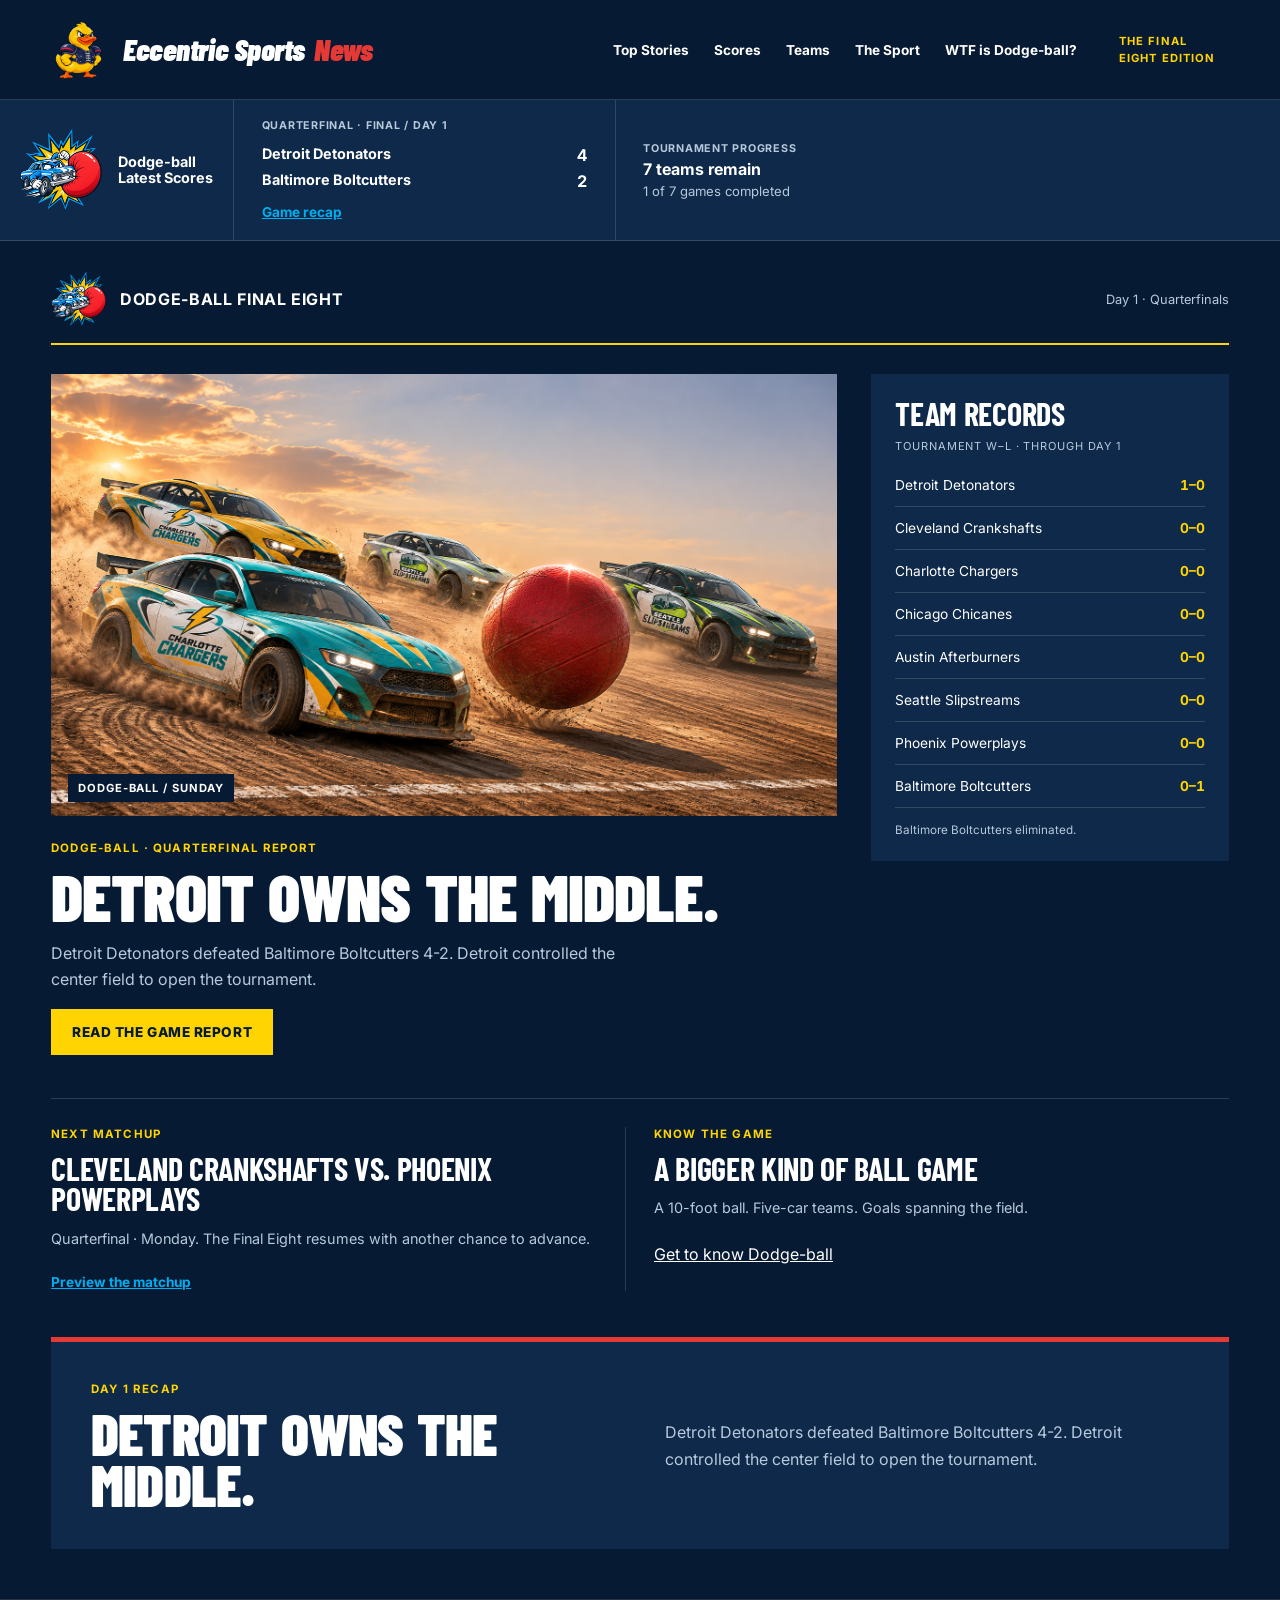
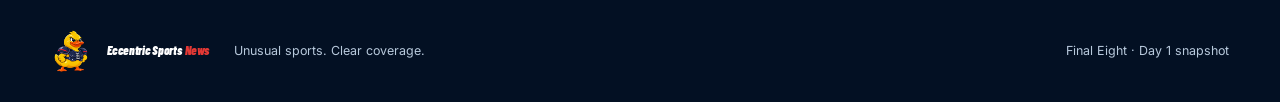
==== commit 1c3326c2: "update" ====
--- a/src/index.html
+++ b/src/index.html
@@ -87,23 +87,17 @@
       </div>
 
       <section class="story-grid" aria-label="More coverage">
-        <article id="detroit-recap">
-          <p class="kicker">Opening Quarterfinal</p>
-          <h2>Detroit Owns the Middle</h2>
-          <p>Center-field control powers a 4–2 win over Baltimore.</p>
-          <a href="#scores">Read the recap</a>
+        <article id="tournament-feature">
+          <p id="feature-kicker" class="kicker">Next matchup</p>
+          <h2 id="feature-heading">Loading the next matchup…</h2>
+          <p id="feature-copy">The next chapter of the Final Eight is on deck.</p>
+          <a id="feature-link" href="#scores">View the schedule</a>
         </article>
         <article id="sport">
           <p class="kicker">Know the Game</p>
           <h2>A Bigger Kind of Ball Game</h2>
           <p>A 10-foot ball. Five-car teams. Goals spanning the field.</p>
-          <a href="#sport-details">Get to know Dodge-ball</a>
-        </article>
-        <article>
-          <p class="kicker">Team to Know</p>
-          <h2>Charlotte Moves Fast</h2>
-          <p>Wide spacing and rapid transitions define the second-ranked Chargers.</p>
-          <a href="#teams">Meet the Chargers</a>
+          <button class="about-sport-trigger story-link" type="button" aria-haspopup="dialog">Get to know Dodge-ball</button>
         </article>
       </section>
 
--- a/src/style.css
+++ b/src/style.css
@@ -86,7 +86,7 @@
   text-decoration:none
 }
 
-.site-nav a:hover,.story-grid a:hover,.score-card a:hover {
+.site-nav a:hover,.story-grid a:hover,.story-link:hover,.score-card a:hover {
   text-decoration-color:var(--yellow);
   text-decoration-thickness:2px
 }
@@ -154,12 +154,21 @@
   font-variant-numeric:tabular-nums
 }
 
-.score-card a,.story-grid a {
+.score-card a,.story-grid a,.story-link {
   display:inline-block;
   margin-top:10px;
   color:var(--blue);
   font-size:.85rem;
   font-weight:700
+}
+
+.story-link {
+  padding:0;
+  border:0;
+  background:transparent;
+  font-family:inherit;
+  cursor:pointer;
+  text-decoration:underline
 }
 
 .tournament-progress {
@@ -487,7 +496,7 @@
 
 .story-grid {
   display:grid;
-  grid-template-columns:repeat(3,1fr);
+  grid-template-columns:repeat(2,1fr);
   gap:28px;
   margin-top:38px;
   padding-top:28px;
@@ -806,7 +815,6 @@
   background:transparent;
   color:inherit;
   font:inherit;
-  font-weight:inherit;
   cursor:pointer
 }
 
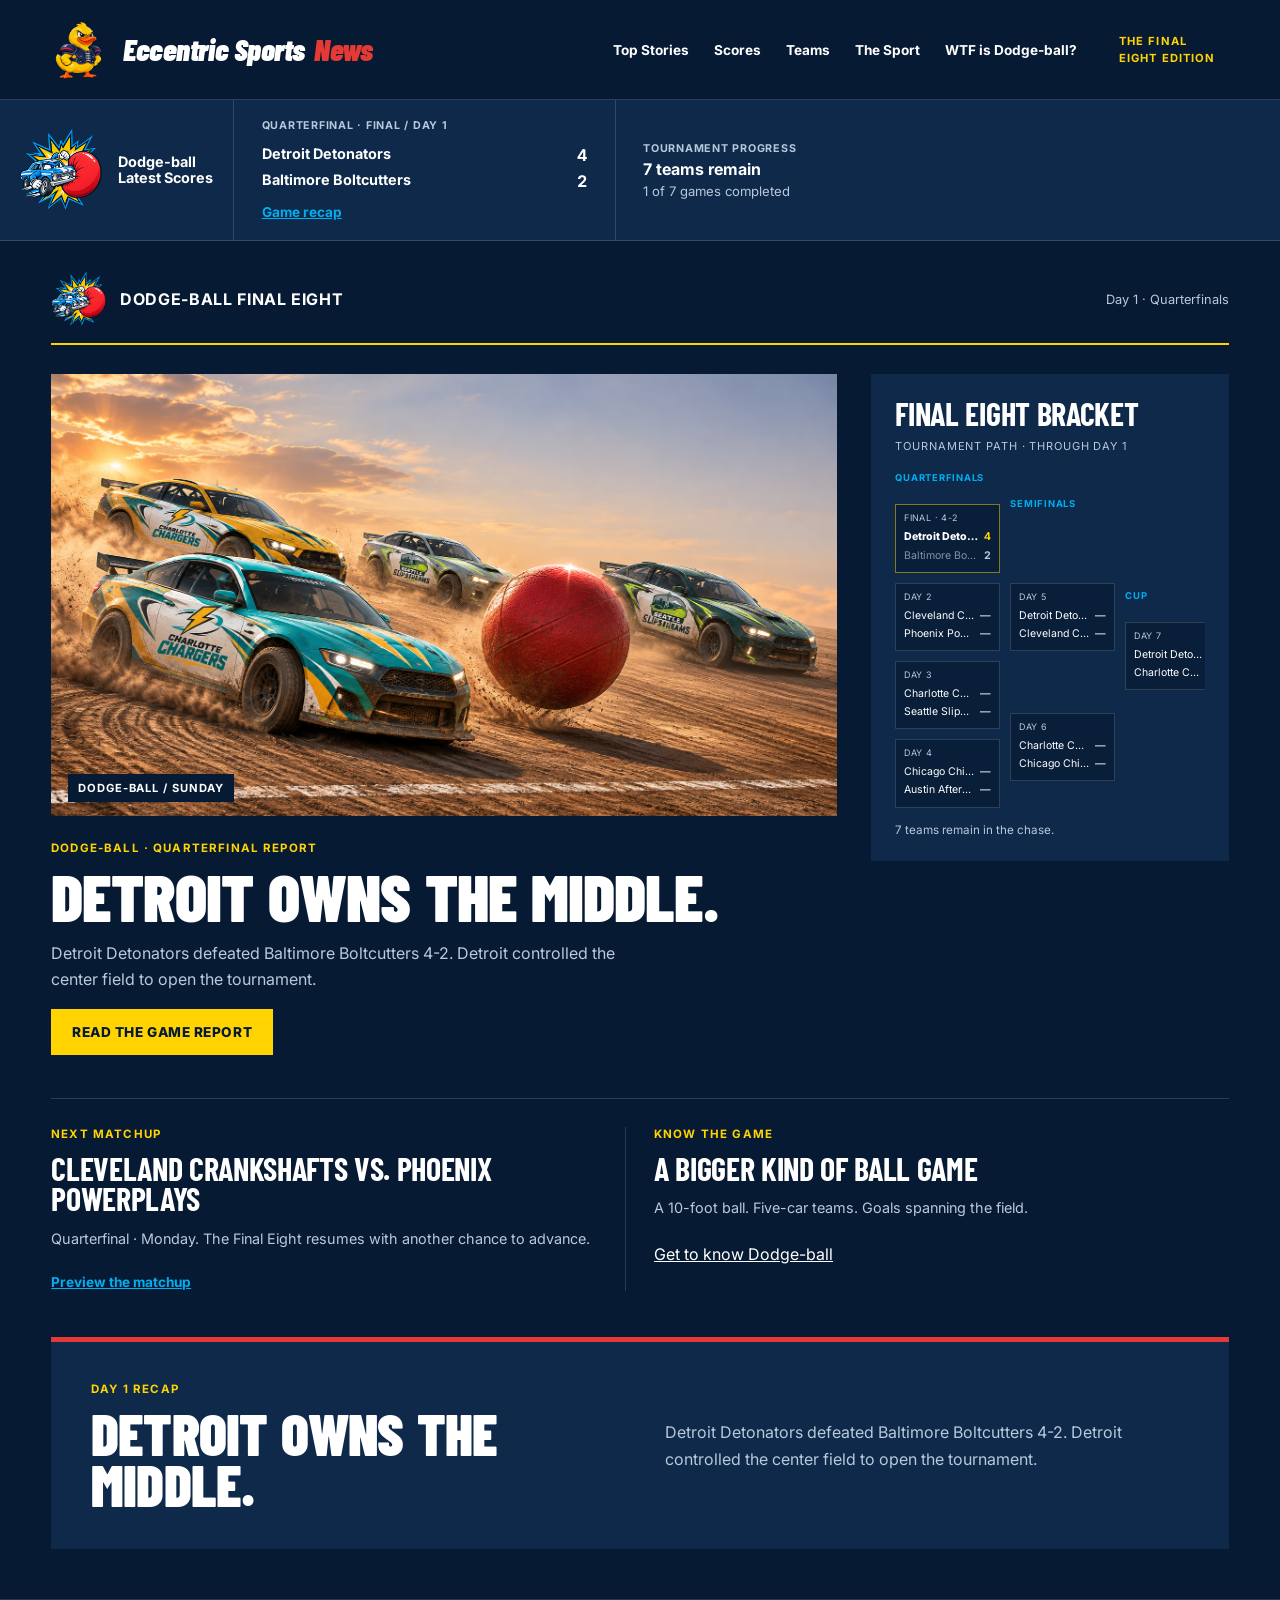
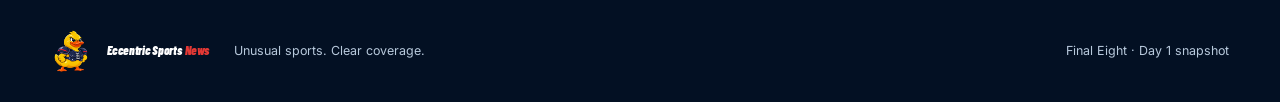
==== commit c496bca0: "bracket" ====
--- a/src/index.html
+++ b/src/index.html
@@ -77,12 +77,11 @@
           </div>
         </article>
 
-        <aside id="teams" class="team-records" aria-labelledby="record-heading">
-          <h2 id="record-heading">Team Records</h2>
-          <p id="record-subtitle" class="record-subtitle">Tournament W–L</p>
-          <ol id="team-record-list">
-          </ol>
-          <p id="eliminated-teams" class="eliminated"></p>
+        <aside id="teams" class="team-records" aria-labelledby="bracket-heading">
+          <h2 id="bracket-heading">Final Eight Bracket</h2>
+          <p id="bracket-subtitle" class="record-subtitle">Tournament path · Through Day 1</p>
+          <div id="playoff-bracket" class="playoff-bracket" aria-label="Dodge-ball Final Eight tournament bracket"></div>
+          <p id="bracket-status" class="eliminated"></p>
         </aside>
       </div>
 
--- a/src/style.css
+++ b/src/style.css
@@ -468,30 +468,95 @@
   margin:11px 0
 }
 
-.team-records ol {
-  list-style:none;
-  padding:0;
-  margin:0
-}
-
-.team-records li {
-  display:flex;
-  justify-content:space-between;
-  gap:18px;
-  border-bottom:1px solid var(--line);
-  padding:13px 0;
-  font-size:.86rem
-}
-
-.team-records li strong {
-  color:var(--yellow);
-  font-variant-numeric:tabular-nums
-}
-
 .eliminated {
   margin:15px 0 0;
   color:var(--muted);
   font-size:.73rem
+}
+
+.playoff-bracket {
+  display:grid;
+  grid-template-columns:1.25fr 1.1fr 1fr;
+  gap:10px;
+  margin-top:19px;
+  overflow-x:auto
+}
+
+.bracket-round {
+  display:flex;
+  min-width:105px;
+  flex-direction:column;
+  gap:10px
+}
+
+.bracket-round h3 {
+  min-height:22px;
+  margin:0;
+  color:var(--blue);
+  font-size:.59rem;
+  letter-spacing:.08em;
+  text-transform:uppercase
+}
+
+.bracket-round--semifinal {
+  justify-content:space-around
+}
+
+.bracket-round--championship {
+  justify-content:center
+}
+
+.bracket-game {
+  padding:7px 8px;
+  border:1px solid var(--line);
+  background:rgba(3,16,35,.42)
+}
+
+.bracket-game.is-final {
+  border-color:rgba(255,212,0,.5)
+}
+
+.bracket-game__meta {
+  margin:0 0 5px;
+  color:var(--muted);
+  font-size:.56rem;
+  letter-spacing:.04em;
+  text-transform:uppercase
+}
+
+.bracket-game__team {
+  display:flex;
+  align-items:baseline;
+  justify-content:space-between;
+  gap:6px;
+  padding:3px 0;
+  font-size:.66rem;
+  line-height:1.15
+}
+
+.bracket-game__team span {
+  min-width:0;
+  overflow:hidden;
+  text-overflow:ellipsis;
+  white-space:nowrap
+}
+
+.bracket-game__team strong {
+  color:var(--muted);
+  font-variant-numeric:tabular-nums
+}
+
+.bracket-game__team.is-winner {
+  color:#fff;
+  font-weight:800
+}
+
+.bracket-game__team.is-winner strong {
+  color:var(--yellow)
+}
+
+.bracket-game__team.is-eliminated {
+  color:#8294a8
 }
 
 .story-grid {
@@ -604,11 +669,8 @@
     grid-column:1/-1
   }
 
-  .team-records ol {
-    grid-column:1/-1;
-    display:grid;
-    grid-template-columns:repeat(2,1fr);
-    gap:0 25px
+  .team-records .playoff-bracket {
+    grid-column:1/-1
   }
 
   .story-grid {
@@ -743,10 +805,6 @@
     display:block
   }
 
-  .team-records ol {
-    display:block
-  }
-
   .story-grid {
     grid-template-columns:1fr
   }
@@ -869,6 +927,16 @@
   text-transform:uppercase
 }
 
+.about-sport-dialog__eyebrow {
+  display:inline-block;
+  padding:8px 11px;
+  background:var(--yellow);
+  color:var(--navy);
+  font-size:.84rem;
+  letter-spacing:.1em;
+  box-shadow:5px 5px 0 var(--red)
+}
+
 .about-sport-dialog h2 {
   margin:9px 0 18px;
   font-family:"Barlow Condensed",sans-serif;
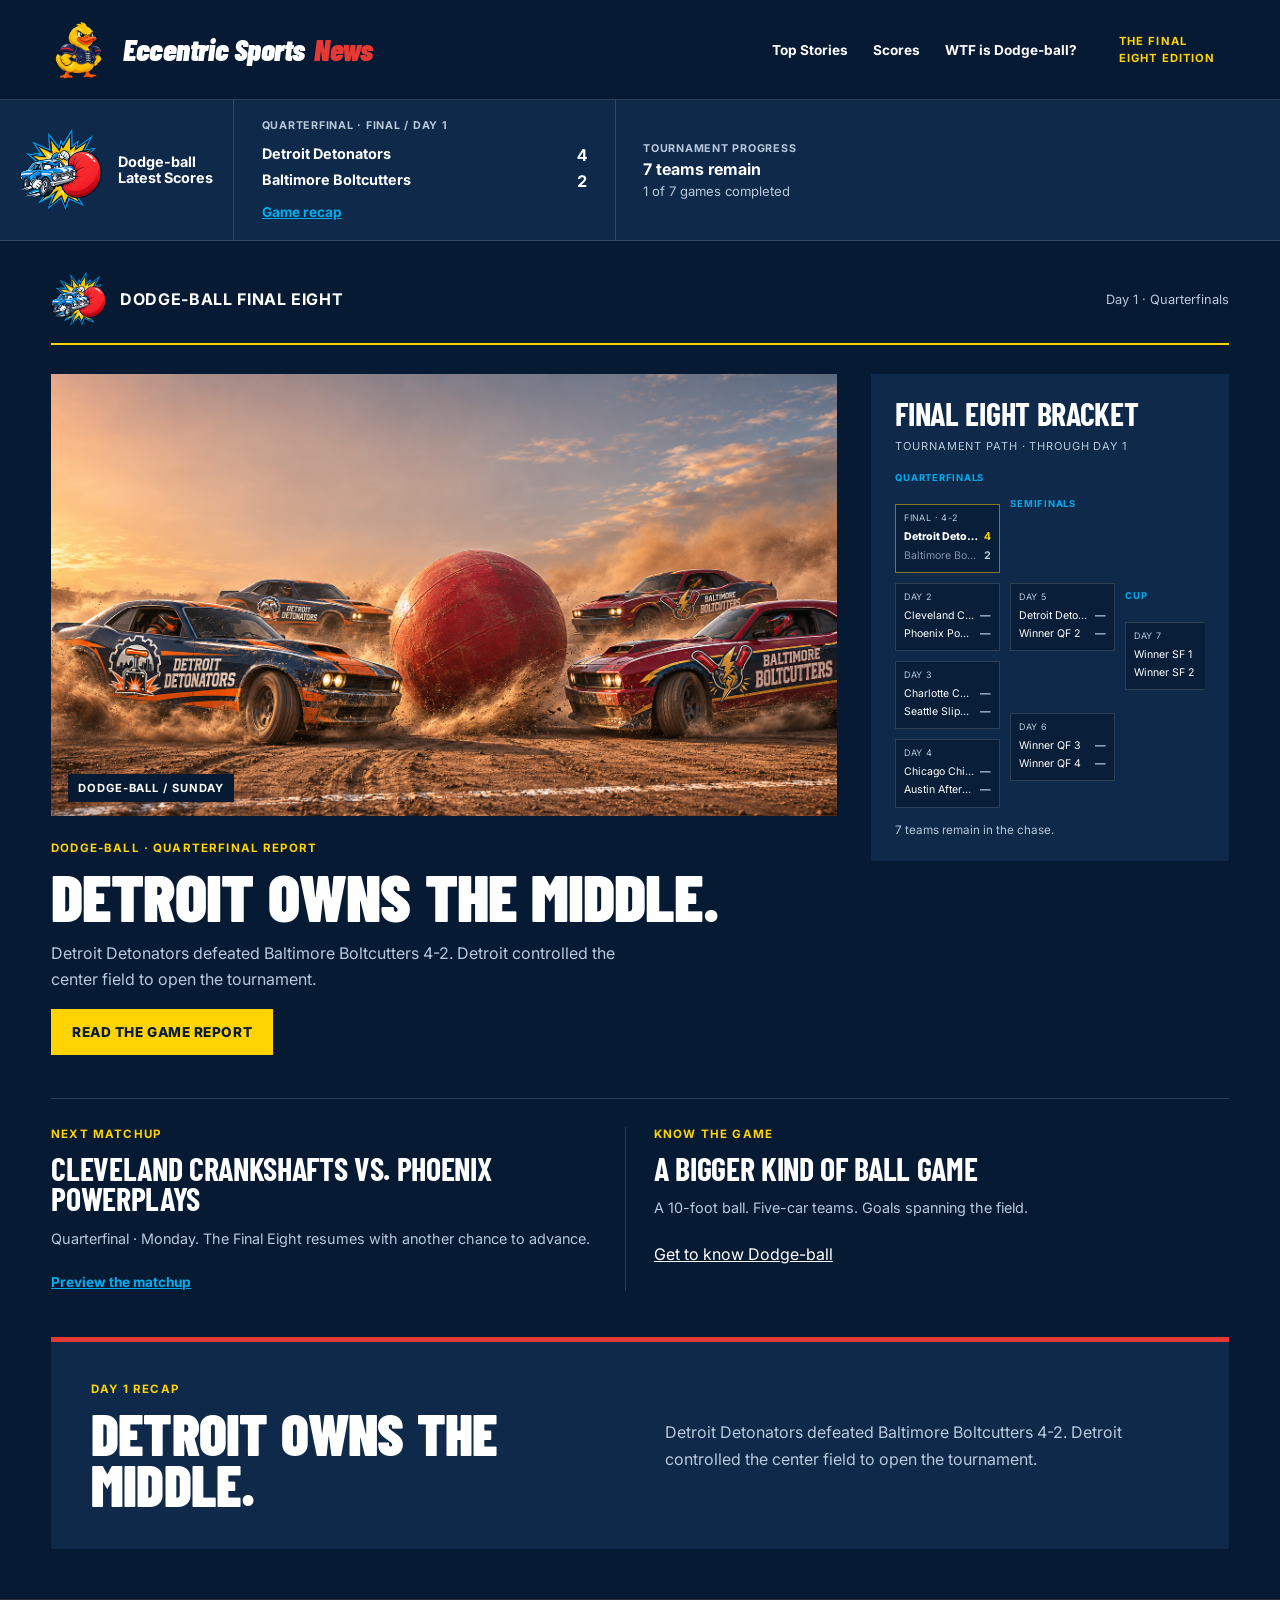
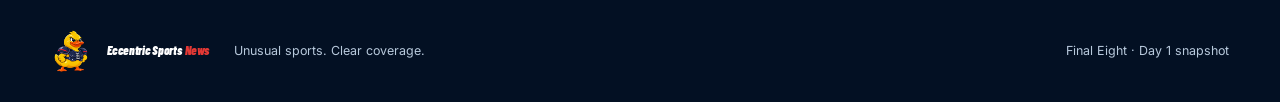
==== commit 3f987053: "more" ====
--- a/src/index.html
+++ b/src/index.html
@@ -9,16 +9,6 @@
   <link rel="preconnect" href="https://fonts.gstatic.com" crossorigin>
   <link href="https://fonts.googleapis.com/css2?family=Barlow+Condensed:wght@600;700;800;900&family=Inter:wght@400;500;600;700&display=swap" rel="stylesheet">
   <link rel="stylesheet" href="style.css">
-  <style>
-    .brand{gap:14px;font-family:"Barlow Condensed",sans-serif;font-style:italic;font-size:clamp(1.45rem,2.4vw,2.25rem);font-weight:900;line-height:1;letter-spacing:-.015em}
-    .brand img{display:block;width:58px;height:58px;flex:0 0 auto}
-    .brand-wordmark{display:flex;align-items:baseline;gap:.3em;white-space:nowrap}
-    .brand-wordmark>span{color:#fff}.brand-wordmark b{color:var(--red);font:inherit}
-    .site-footer .brand{font-size:1.25rem}.site-footer .brand img{width:42px;height:42px}
-    .scores-label .sport-logo{width:84px;height:84px;object-fit:contain}
-    .event-bar .sport-logo{width:56px;height:56px;object-fit:contain}
-    @media(max-width:560px){.brand{gap:11px}.brand img{width:46px;height:46px}.brand-wordmark{display:block}.brand-wordmark b{display:block}.site-footer .brand-wordmark{display:flex}.site-footer .brand-wordmark b{display:inline}}
-  </style>
   <script src="script.js" defer></script>
 </head>
 <body>
@@ -32,8 +22,6 @@
     <nav id="site-nav" class="site-nav" aria-label="Main navigation">
       <a href="#top-stories">Top Stories</a>
       <a href="#scores">Scores</a>
-      <a href="#teams">Teams</a>
-      <a href="#sport">The Sport</a>
       <button class="about-sport-trigger" type="button" aria-haspopup="dialog">WTF is Dodge-ball?</button>
     </nav>
     <span class="edition">The Final Eight Edition</span>
@@ -52,7 +40,6 @@
         <p>Loading results…</p>
         <div><span>—</span><strong>—</strong></div>
         <div><span>—</span><strong>—</strong></div>
-        <a href="#daily-recap">Game recap</a>
       </article>
       <div class="tournament-progress">
         <p>Tournament Progress</p>
--- a/src/style.css
+++ b/src/style.css
@@ -976,3 +976,84 @@
   border-left:4px solid var(--red);
   line-height:1.5
 }
+
+.brand {
+  gap:14px;
+  font-family:"Barlow Condensed",sans-serif;
+  font-style:italic;
+  font-size:clamp(1.45rem,2.4vw,2.25rem);
+  font-weight:900;
+  line-height:1;
+  letter-spacing:-.015em
+}
+
+.brand img {
+  display:block;
+  width:58px;
+  height:58px;
+  flex:0 0 auto
+}
+
+.brand-wordmark {
+  display:flex;
+  align-items:baseline;
+  gap:.3em;
+  white-space:nowrap
+}
+
+.brand-wordmark>span {
+  color:#fff
+}
+
+.brand-wordmark b {
+  color:var(--red);
+  font:inherit
+}
+
+.site-footer .brand {
+  font-size:1.25rem
+}
+
+.site-footer .brand img {
+  width:42px;
+  height:42px
+}
+
+.scores-label .sport-logo {
+  width:84px;
+  height:84px;
+  object-fit:contain
+}
+
+.event-bar .sport-logo {
+  width:56px;
+  height:56px;
+  object-fit:contain
+}
+
+@media(max-width:560px) {
+  .brand {
+    gap:11px
+  }
+
+  .brand img {
+    width:46px;
+    height:46px
+  }
+
+  .brand-wordmark {
+    display:block
+  }
+
+  .brand-wordmark b {
+    display:block
+  }
+
+  .site-footer .brand-wordmark {
+    display:flex
+  }
+
+  .site-footer .brand-wordmark b {
+    display:inline
+  }
+}
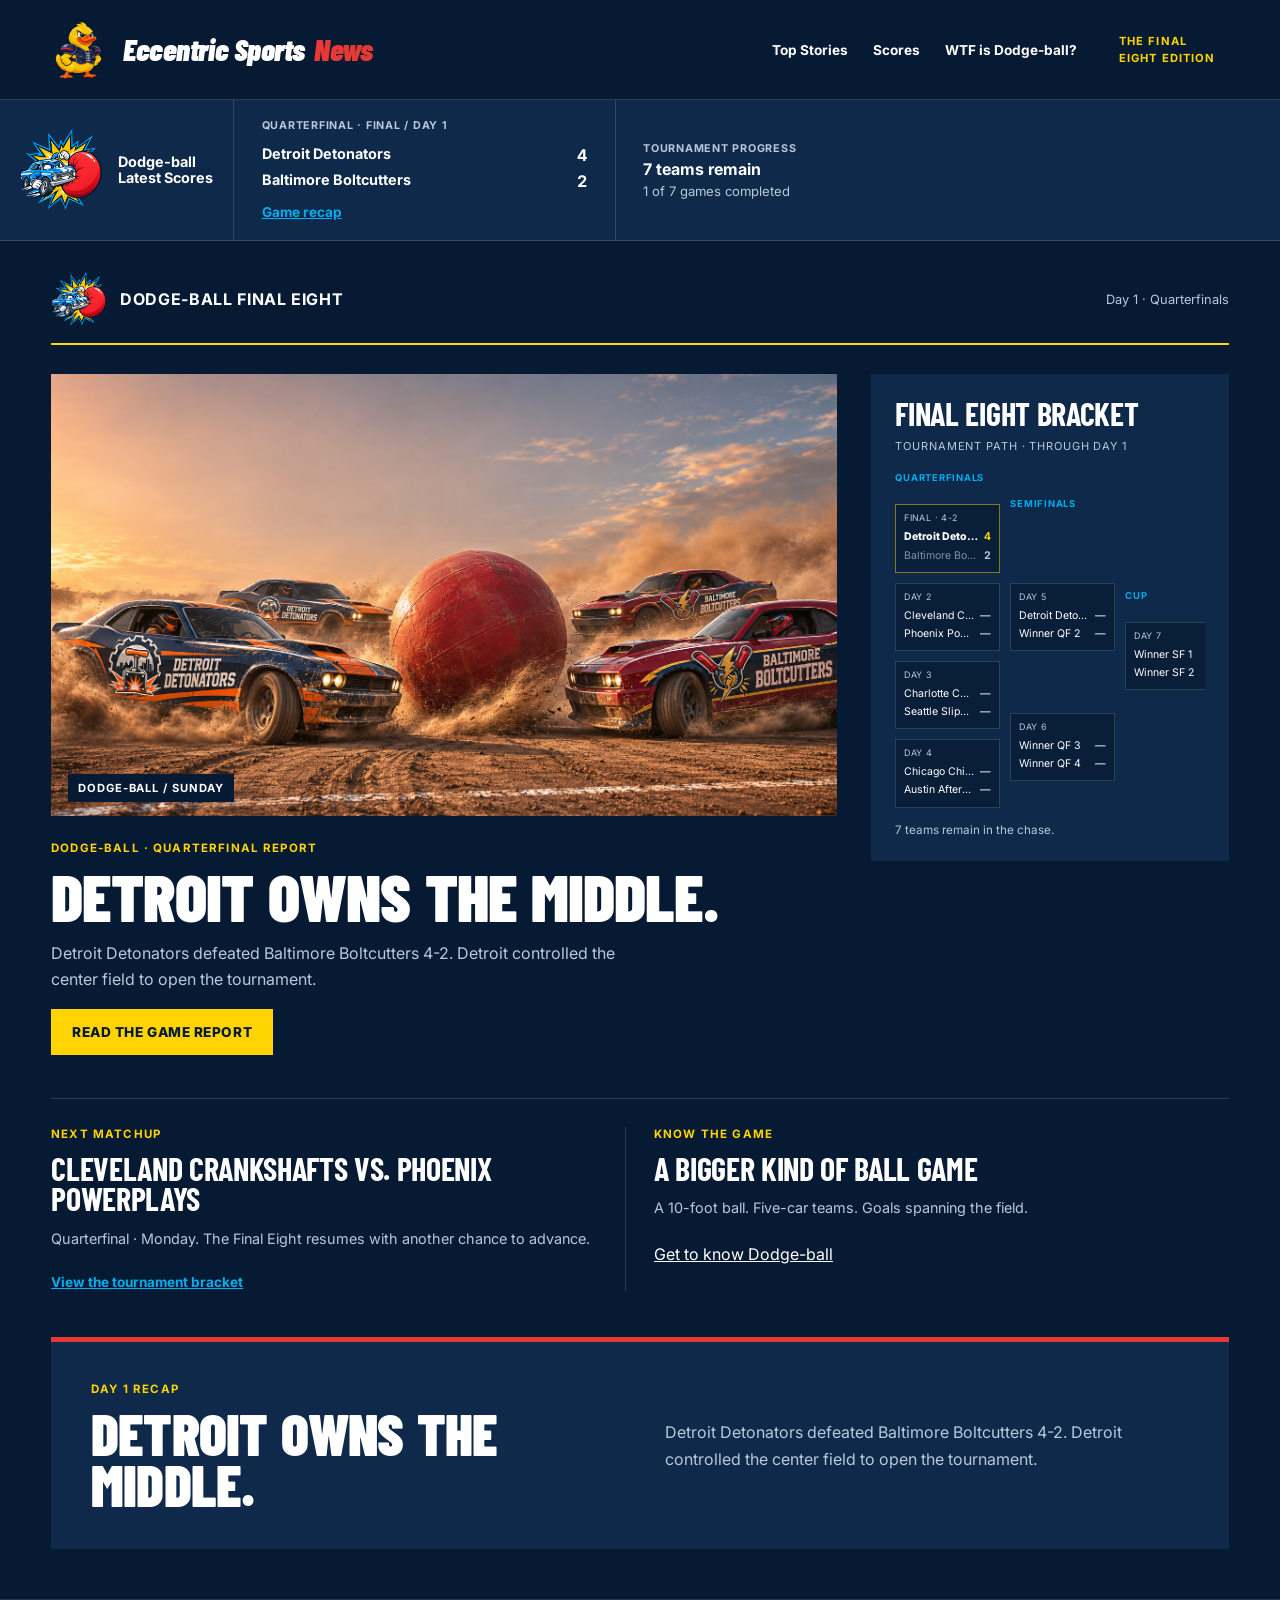
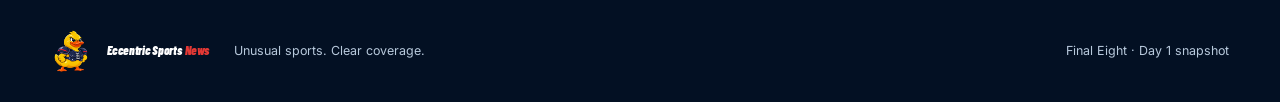
==== commit 3a2e5794: "betty bought a better banner" ====
--- a/src/index.html
+++ b/src/index.html
@@ -97,6 +97,10 @@
     </div>
   </main>
   <dialog id="about-dodge-ball" class="about-sport-dialog" aria-labelledby="about-sport-title">
+    <div class="major-league-banner" aria-label="Major League Dodge-Ball">
+      <img src="assets/dodge-ball-logo.png" alt="Dodge-ball logo" width="64" height="64">
+      <span>Major League Dodge-Ball</span>
+    </div>
     <div class="about-sport-dialog__topline">
       <p class="kicker">Know the game</p>
       <button class="dialog-close" type="button" aria-label="Close Dodge-ball description">×</button>
--- a/src/style.css
+++ b/src/style.css
@@ -896,6 +896,30 @@
   backdrop-filter:blur(4px)
 }
 
+.major-league-banner {
+  display:flex;
+  align-items:center;
+  gap:16px;
+  margin:-clamp(24px,5vw,48px) -clamp(24px,5vw,48px) 30px;
+  padding:14px clamp(24px,5vw,48px);
+  background:var(--yellow);
+  color:var(--navy);
+  font-family:"Barlow Condensed",sans-serif;
+  font-size:clamp(1.65rem,4vw,2.35rem);
+  font-weight:900;
+  letter-spacing:.025em;
+  line-height:1;
+  text-transform:uppercase
+}
+
+.major-league-banner img {
+  display:block;
+  width:64px;
+  height:64px;
+  object-fit:contain;
+  flex:0 0 auto
+}
+
 .about-sport-dialog__topline {
   display:flex;
   justify-content:space-between;
